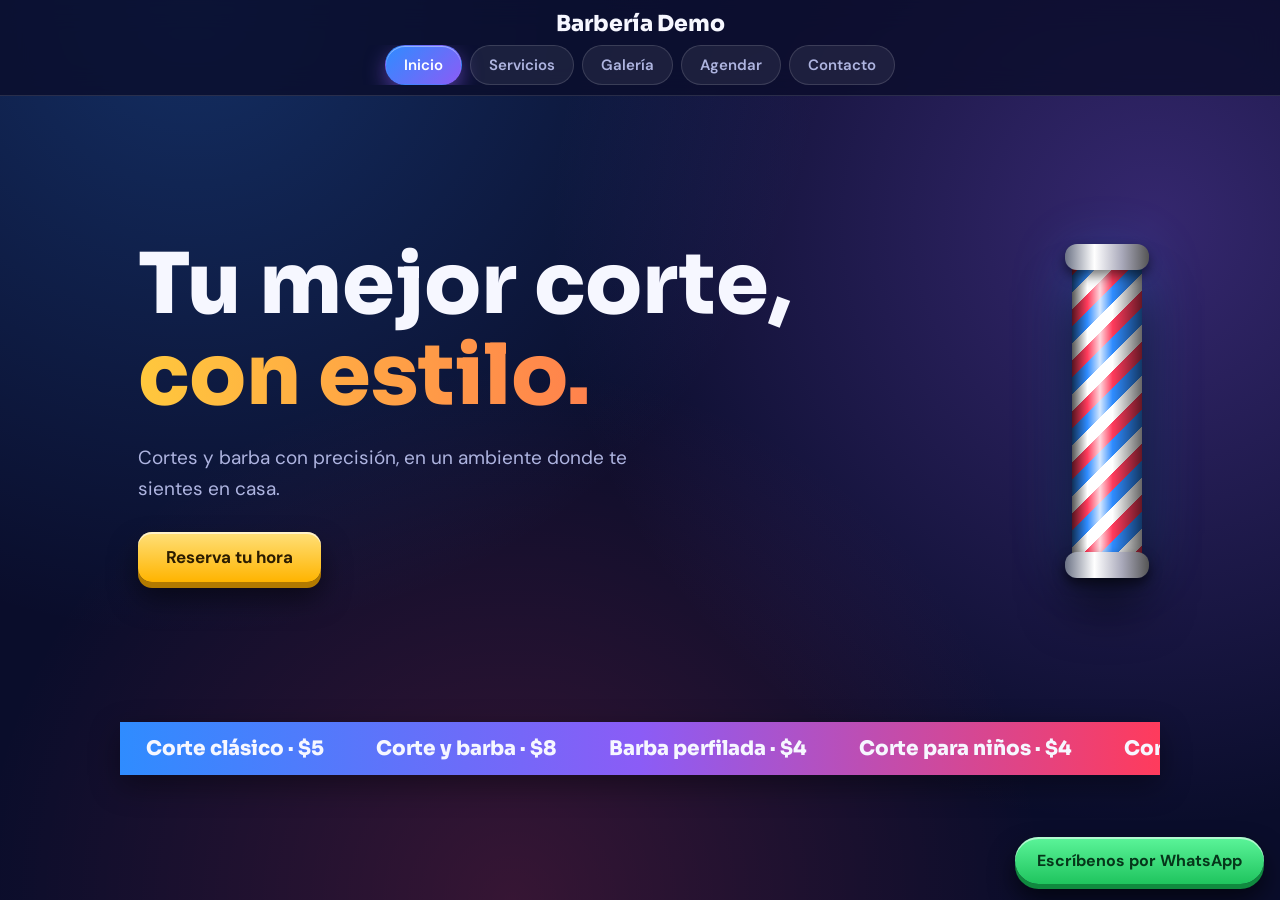
==== index.html @ 42176d13 "Test: verificar permisos de escritura del conector" ====
<!DOCTYPE html>
<html lang="es">
<head>
<meta charset="utf-8">
<meta name="viewport" content="width=device-width, initial-scale=1">
<title>Premier Barber Mcy</title>
<link rel="preconnect" href="https://fonts.googleapis.com">
<link href="https://fonts.googleapis.com/css2?family=Sora:wght@600;800&family=DM+Sans:wght@400;600&display=swap" rel="stylesheet">
<style>
:root{--ink:#f6f7ff;--mut:#aeb4e0;--gold:#ffc83d;--red:#ff3b5c;--blue:#2f8cff;--vio:#8b5cf6;--h:'Sora','Trebuchet MS',sans-serif;--b:'DM Sans',system-ui,sans-serif}
*{box-sizing:border-box;margin:0}
body{color:var(--ink);font:400 17px/1.6 var(--b);min-height:100vh;overflow-x:hidden;background:radial-gradient(circle at 15% 0,#2f8cff44,transparent 45%),radial-gradient(circle at 90% 25%,#8b5cf655,transparent 45%),radial-gradient(circle at 40% 100%,#ff3b5c2e,transparent 45%),#0a0d2b;background-attachment:fixed}
a{color:inherit;text-decoration:none}
h1,h2,h3{font-family:var(--h);font-weight:800;line-height:1.08}
h2{font-size:clamp(30px,6vw,46px);margin-bottom:8px}
:focus-visible{outline:3px solid var(--gold);outline-offset:3px}
.btn{display:inline-block;border:0;cursor:pointer;font:700 17px var(--b);color:#2b1c00;padding:14px 28px;border-radius:14px;background:linear-gradient(180deg,#ffe07a,#ffb400);box-shadow:0 6px 0 #b27a00,0 16px 28px #0008,inset 0 2px 0 #fff9;transition:transform .15s,box-shadow .15s}
.btn:hover{transform:translateY(-2px)}
.btn:active{transform:translateY(5px);box-shadow:0 1px 0 #b27a00,0 6px 12px #0008,inset 0 2px 0 #fff9}
/* barra */
header{position:sticky;top:0;z-index:20;padding:10px 16px;background:#0a0d2bcc;backdrop-filter:blur(14px);border-bottom:1px solid #ffffff1f}
.brand{font:800 22px var(--h);text-align:center;margin-bottom:8px}
.tabs{display:flex;gap:8px;overflow-x:auto;justify-content:center;scrollbar-width:none}
.tabs button{flex:none;font:600 15px var(--b);color:var(--mut);background:#ffffff12;border:1px solid #ffffff22;border-radius:30px;padding:9px 18px;cursor:pointer;transition:.25s}
.tabs button.act{color:#fff;background:linear-gradient(135deg,var(--blue),var(--vio));border-color:transparent;box-shadow:0 8px 20px #8b5cf688,inset 0 1px 0 #fff6}
main{max-width:1040px;margin:auto;padding:36px 18px 120px}
.tab{display:none}.tab.on{display:block;animation:pop .55s both}
@keyframes pop{from{opacity:0;transform:translateY(18px) scale(.98)}}
.sub{color:var(--mut);max-width:50ch;margin-bottom:28px}
/* inicio */
.hero{display:grid;grid-template-columns:1fr auto;gap:30px;align-items:center;min-height:62vh}
.hero h1{font-size:clamp(42px,10vw,84px)}
.hero p{color:var(--mut);margin:16px 0 28px;font-size:19px;max-width:38ch}
.rot{display:block;height:1.15em;overflow:hidden;background:linear-gradient(90deg,var(--gold),var(--red));-webkit-background-clip:text;background-clip:text;color:transparent}
.rot span{display:block;animation:rot 9s infinite cubic-bezier(.7,0,.2,1)}
@keyframes rot{0%,28%{transform:translateY(0)}33%,61%{transform:translateY(-100%)}66%,94%{transform:translateY(-200%)}100%{transform:translateY(-300%)}}
.pw{position:relative;padding:20px 0;animation:bob 5s ease-in-out infinite}
@keyframes bob{50%{transform:translateY(-12px)}}
.pole{width:70px;height:310px;border-radius:12px;background:repeating-linear-gradient(-45deg,var(--red) 0 12px,#fff 12px 24px,var(--blue) 24px 36px);background-size:100% 51px;animation:spin 2.2s linear infinite;box-shadow:0 40px 50px #0009,0 0 60px #2f8cff55;position:relative}
.pole::after{content:"";position:absolute;inset:0;border-radius:12px;background:linear-gradient(90deg,#000a,#0000 22%,#fffc 40%,#0000 58%,#0009)}
@keyframes spin{to{background-position-y:51px}}
.cap{position:absolute;left:-7px;right:-7px;height:26px;border-radius:12px;background:linear-gradient(90deg,#6b7285,#fff 35%,#aab,#555);box-shadow:0 6px 12px #0008;z-index:2}
.cap.t{top:8px}.cap.b{bottom:8px}
.band{margin:32px -18px 0;background:linear-gradient(90deg,var(--blue),var(--vio),var(--red));overflow:hidden;white-space:nowrap;padding:14px 0;font:800 20px var(--h);box-shadow:0 10px 30px #0006}
.band div{display:inline-block;animation:mq 24s linear infinite}
.band span{margin:0 26px}
@keyframes mq{to{transform:translateX(-50%)}}
/* tarjetas 3D */
.grid{display:grid;grid-template-columns:repeat(auto-fit,minmax(220px,1fr));gap:20px;perspective:900px}
.card{border-radius:18px;padding:24px;background:linear-gradient(145deg,#ffffff26,#ffffff0a);border:1px solid #ffffff33;box-shadow:0 24px 40px #0007,inset 0 1px 0 #ffffff55;transition:transform .35s,box-shadow .35s}
.card:hover{transform:rotateX(7deg) rotateY(-7deg) translateY(-8px);box-shadow:0 36px 60px #000a,0 0 30px #8b5cf655,inset 0 1px 0 #fff7}
.card h3{font-size:22px}
.price{font:800 42px var(--h);margin:8px 0 2px;background:linear-gradient(180deg,#fff0a8,var(--gold));-webkit-background-clip:text;background-clip:text;color:transparent;filter:drop-shadow(0 3px 0 #7a5200)}
.card small{color:var(--mut)}
.gal{display:grid;grid-template-columns:repeat(auto-fit,minmax(150px,1fr));gap:14px;perspective:900px}
.ph{aspect-ratio:1;border-radius:18px;overflow:hidden;display:grid;place-items:center;text-align:center;padding:10px;color:var(--mut);font-size:14px;background:linear-gradient(135deg,#2f8cff44,#8b5cf644);border:1px solid #ffffff33;box-shadow:0 18px 30px #0007,inset 0 1px 0 #fff5;transition:transform .35s}
.ph:hover{transform:rotateX(6deg) rotateY(6deg) scale(1.03)}
.ph img{width:100%;height:100%;object-fit:cover}
form{max-width:540px;display:grid;gap:14px;padding:26px;border-radius:20px;background:linear-gradient(145deg,#ffffff26,#ffffff0a);border:1px solid #ffffff33;box-shadow:0 28px 50px #0008,inset 0 1px 0 #fff5}
label{display:grid;gap:6px;font-weight:600;font-size:15px}
input,select{font:400 17px var(--b);padding:13px;border-radius:12px;border:1px solid #ffffff33;background:#0a0d2bcc;color:var(--ink);box-shadow:inset 0 3px 8px #0006}
#aviso{color:#ff9fb0;min-height:1.4em;font-size:15px}
.info{display:grid;grid-template-columns:repeat(auto-fit,minmax(250px,1fr));gap:26px}
.info li{list-style:none;display:flex;justify-content:space-between;gap:12px;padding:10px 0;border-bottom:1px solid #ffffff1f}
.wa{position:fixed;right:16px;bottom:16px;z-index:30;color:#06361a;font:700 16px var(--b);padding:13px 22px;border-radius:40px;background:linear-gradient(180deg,#5cf59a,#1fc45e);box-shadow:0 5px 0 #108a3f,0 14px 26px #000a,inset 0 2px 0 #fff8;animation:pulse 2.6s infinite}
@keyframes pulse{50%{transform:scale(1.06)}}
@media(max-width:640px){.hero{grid-template-columns:1fr}.pw{order:-1;justify-self:center}.pole{width:50px;height:150px}.tabs{justify-content:flex-start}}
@media(prefers-reduced-motion:reduce){*{animation:none!important;transition:none!important}}
</style>
</head>
<body>
<header><div class="brand" id="nombre"></div>
<nav class="tabs" id="tabs">
<button data-tab="inicio">Inicio</button><button data-tab="servicios">Servicios</button><button data-tab="galeria">Galería</button><button data-tab="agenda">Agendar</button><button data-tab="contacto">Contacto</button>
</nav></header>
<main>
<section class="tab" id="t-inicio">
 <div class="hero"><div>
  <h1>Tu mejor corte,<span class="rot" id="rot"></span></h1>
  <p id="slogan"></p>
  <button class="btn" data-go="agenda">Reserva tu hora</button>
 </div>
 <div class="pw" aria-hidden="true"><div class="cap t"></div><div class="pole"></div><div class="cap b"></div></div></div>
 <div class="band" aria-hidden="true"><div id="band"></div></div>
</section>
<section class="tab" id="t-servicios"><h2>Servicios y precios</h2><p class="sub">Precios claros, sin sorpresas. Todos incluyen lavado y acabado.</p><div class="grid" id="lista"></div></section>
<section class="tab" id="t-galeria"><h2>Nuestro trabajo</h2><p class="sub">Cortes reales de nuestros clientes.</p><div class="gal" id="gal"></div></section>
<section class="tab" id="t-agenda"><h2>Agenda tu cita</h2><p class="sub">Elige servicio y horario. Se abre WhatsApp con tu solicitud lista y te confirmamos en minutos.</p>
 <form id="f">
  <label>Tu nombre<input id="cli" required autocomplete="name" placeholder="Ej: Carlos Pérez"></label>
  <label>Servicio<select id="srv"></select></label>
  <label>Fecha<input id="fec" type="date" required></label>
  <label>Hora<select id="hor"></select></label>
  <div id="aviso" role="status"></div>
  <button class="btn" type="submit">Enviar por WhatsApp</button>
 </form></section>
<section class="tab" id="t-contacto"><h2>Horarios y ubicación</h2>
 <div class="info"><ul id="hrs"></ul><div><p id="dir"></p><p class="sub" style="margin:10px 0 18px">Escríbenos si tienes dudas antes de venir.</p><a class="btn" id="mapa" target="_blank" rel="noopener">Ver en el mapa</a></div></div></section>
</main>
<a class="wa" id="wa" target="_blank" rel="noopener">Escríbenos por WhatsApp</a>
<script>
/* ============ EDITA SOLO ESTA PARTE ============ */
const CFG = {
  nombre: "Barbería Demo",
  slogan: "Cortes y barba con precisión, en un ambiente donde te sientes en casa.",
  frases: ["con estilo.", "sin esperas.", "a tu medida."],
  whatsapp: "584126710899",            // tu número con 58, sin + ni espacios
  direccion: "Av. Principal, Maracay, Aragua",
  mapa: "https://maps.google.com/?q=Maracay",
  servicios: [
    {n: "Corte clásico", p: 5, t: "30 min"},
    {n: "Corte y barba", p: 8, t: "45 min"},
    {n: "Barba perfilada", p: 4, t: "20 min"},
    {n: "Corte para niños", p: 4, t: "30 min"}
  ],
  horario: [["Lunes a viernes", "9:00 a. m. a 7:00 p. m."], ["Sábado", "9:00 a. m. a 6:00 p. m."], ["Domingo", "Cerrado"]],
  apertura: 9, cierre: 19,              // horas en formato 24 h
  cerrado: [0],                         // días cerrados: 0 = domingo
  fotos: []                             // ej: ["img/corte1.jpg", "img/corte2.jpg"]
};
/* Cambia nombre, número, dirección y eslogan SIN editar el archivo, con un enlace así:
   tupagina.com/?n=Barbería Olympus&w=584142955557&d=Cagua, Aragua&s=Tu frase */
/* ================================================ */
const Q = new URLSearchParams(location.search);
CFG.nombre = Q.get("n") || CFG.nombre; CFG.whatsapp = (Q.get("w") || CFG.whatsapp).replace(/\D/g, "");
CFG.direccion = Q.get("d") || CFG.direccion; CFG.slogan = Q.get("s") || CFG.slogan;
const $ = id => document.getElementById(id);
document.title = CFG.nombre; $("nombre").textContent = CFG.nombre; $("slogan").textContent = CFG.slogan;
$("rot").innerHTML = [...CFG.frases, CFG.frases[0]].map(x => "<span>" + x + "</span>").join("");
const ban = CFG.servicios.map(s => "<span>" + s.n + " · $" + s.p + "</span>").join("");
$("band").innerHTML = ban + ban + ban + ban;
$("lista").innerHTML = CFG.servicios.map(s => '<div class="card"><h3>' + s.n + '</h3><div class="price">$' + s.p + '</div><small>' + s.t + '</small></div>').join("");
$("srv").innerHTML = CFG.servicios.map(s => "<option>" + s.n + " ($" + s.p + ")</option>").join("");
const total = Math.max(CFG.fotos.length, 6);
$("gal").innerHTML = Array.from({length: total}, (_, i) => CFG.fotos[i] ? '<div class="ph"><img src="' + CFG.fotos[i] + '" alt="Corte realizado en ' + CFG.nombre.replace(/"/g, "") + '" loading="lazy"></div>' : '<div class="ph">Tu foto aquí</div>').join("");
$("hrs").innerHTML = CFG.horario.map(h => "<li><span>" + h[0] + "</span><span>" + h[1] + "</span></li>").join("");
$("dir").textContent = CFG.direccion; $("mapa").href = CFG.mapa; $("wa").href = "https://wa.me/" + CFG.whatsapp;
let hs = ""; for (let h = CFG.apertura; h < CFG.cierre; h++) hs += "<option>" + (h % 12 || 12) + ":00 " + (h < 12 ? "a. m." : "p. m.") + "</option>";
$("hor").innerHTML = hs;
const t = new Date(), hoy = new Date(t - t.getTimezoneOffset() * 6e4).toISOString().slice(0, 10);
$("fec").min = hoy; $("fec").value = hoy;
const cerrado = () => CFG.cerrado.includes(new Date($("fec").value + "T00:00").getDay());
$("fec").addEventListener("change", () => { $("aviso").textContent = cerrado() ? "Ese día estamos cerrados. Elige otra fecha." : ""; });
$("f").addEventListener("submit", e => {
  e.preventDefault();
  if (cerrado()) { $("aviso").textContent = "Ese día estamos cerrados. Elige otra fecha."; return; }
  const d = new Date($("fec").value + "T00:00").toLocaleDateString("es-VE", {weekday: "long", day: "numeric", month: "long"});
  const msg = "Hola, soy " + $("cli").value + ". Quiero agendar: " + $("srv").value + ", el " + d + " a las " + $("hor").value + ". ¿Está disponible?";
  window.open("https://wa.me/" + CFG.whatsapp + "?text=" + encodeURIComponent(msg), "_blank");
});
function go(id) {
  if (!$("t-" + id)) id = "inicio";
  document.querySelectorAll(".tab").forEach(s => s.classList.toggle("on", s.id === "t-" + id));
  document.querySelectorAll("[data-tab]").forEach(b => b.classList.toggle("act", b.dataset.tab === id));
  try { history.replaceState(null, "", location.search + "#" + id); } catch (e) {}
  scrollTo({top: 0, behavior: "smooth"});
}
document.querySelectorAll("[data-tab],[data-go]").forEach(b => b.addEventListener("click", () => go(b.dataset.tab || b.dataset.go)));
go(location.hash.slice(1) || "inicio");
</script>
</body>
</html>

<!-- Prueba de permisos del conector; rama temporal, no afecta main. -->
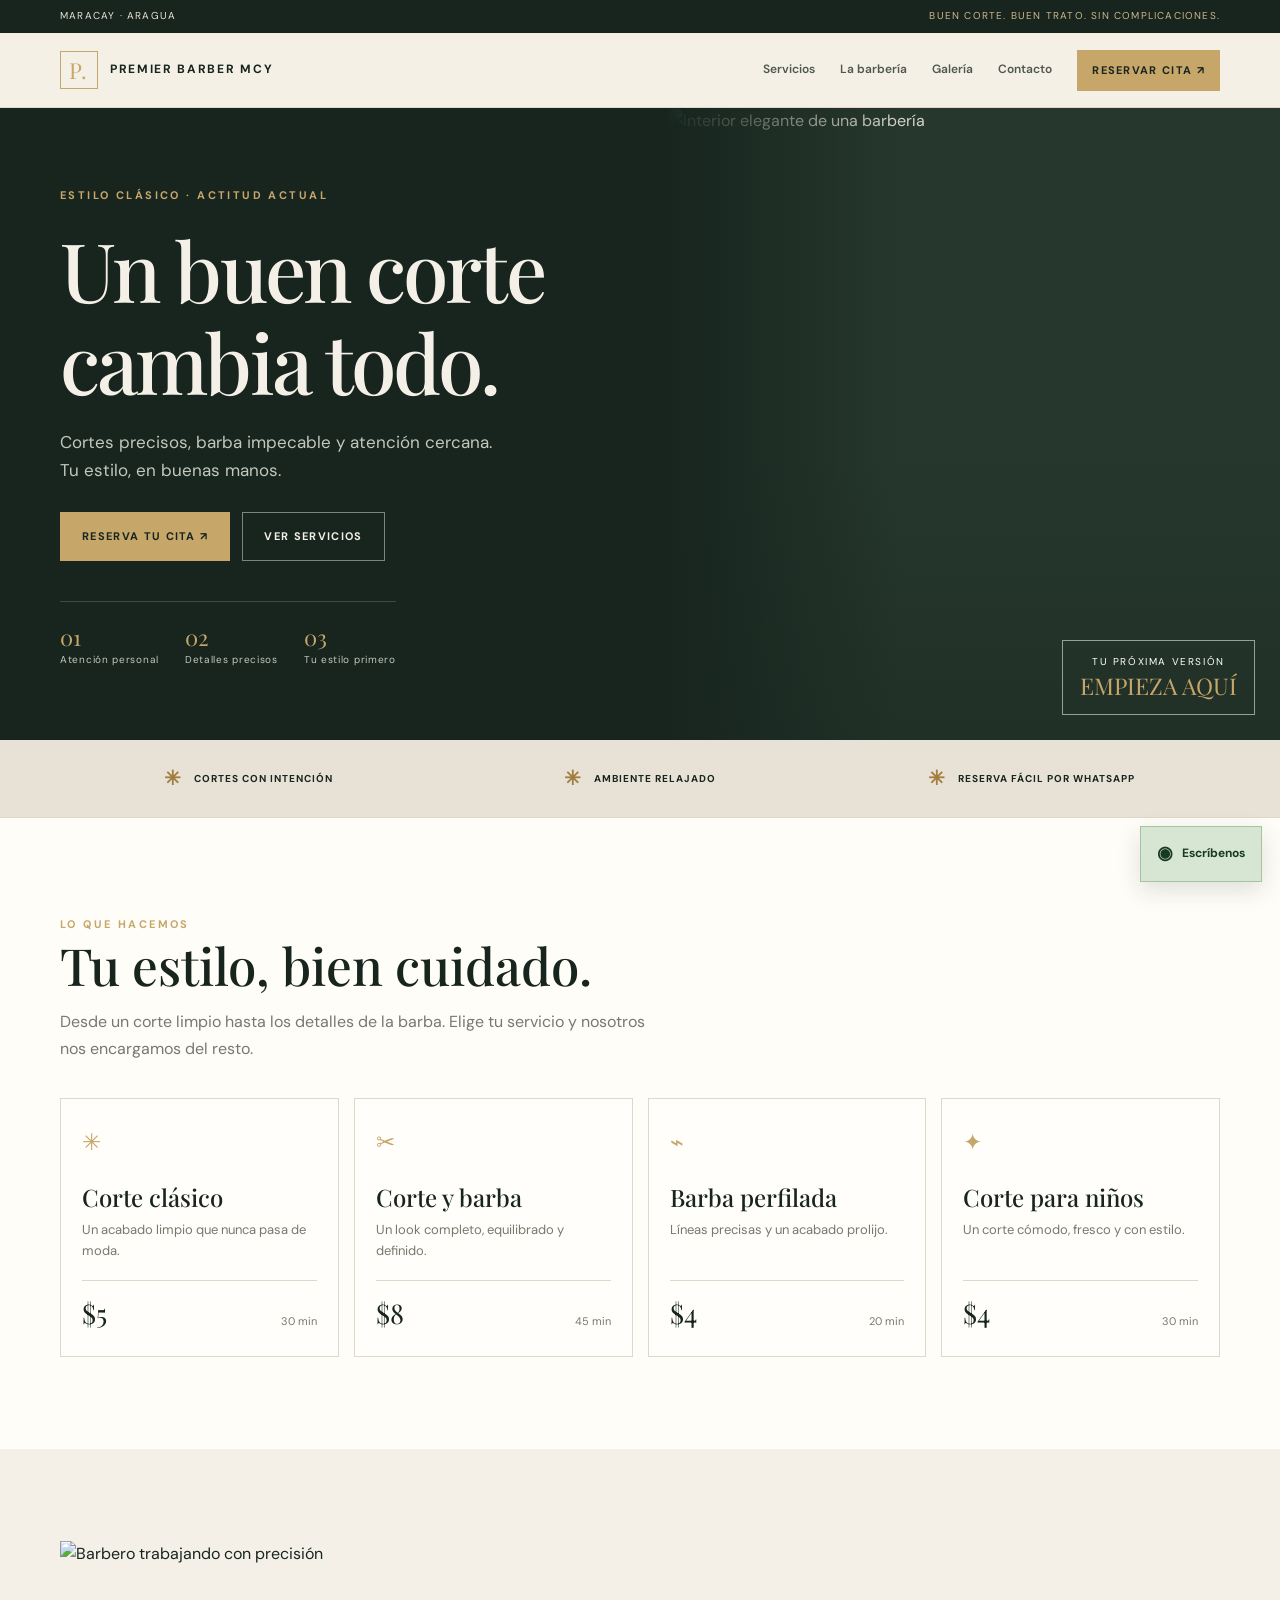
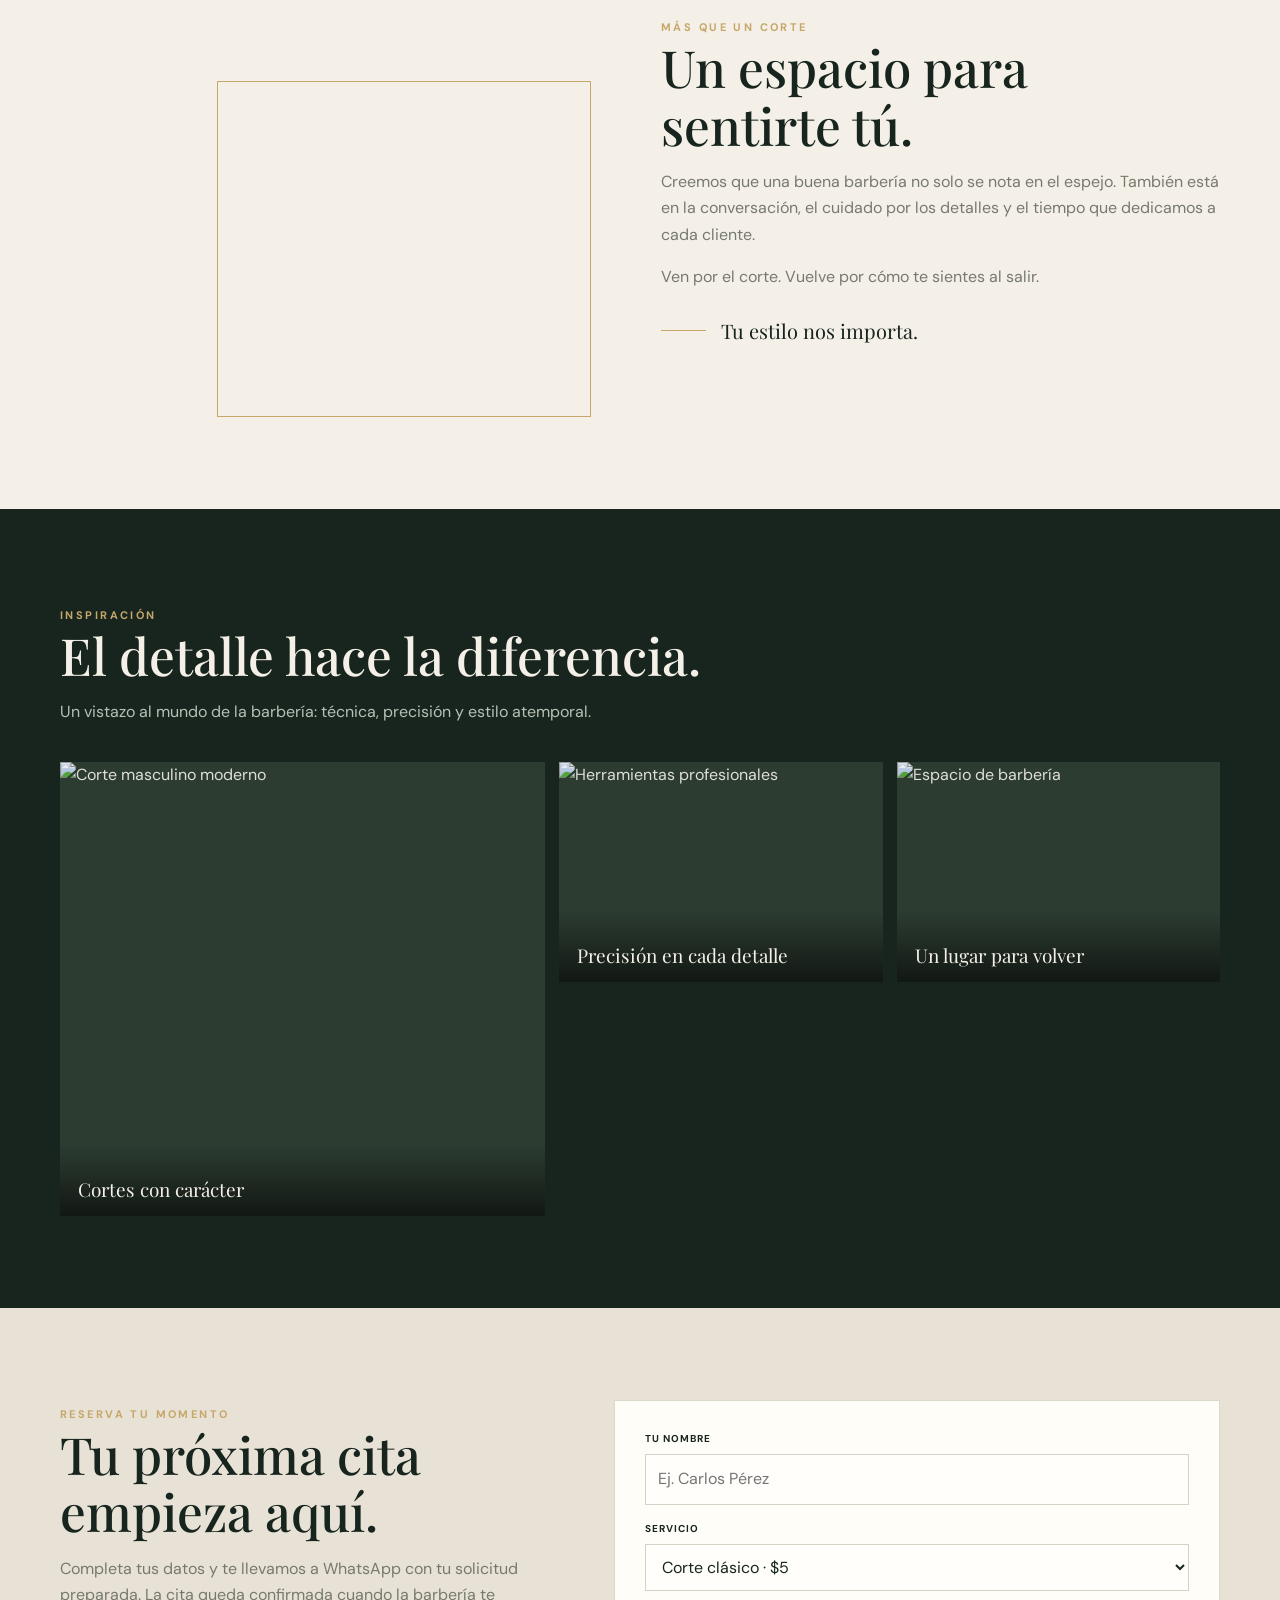
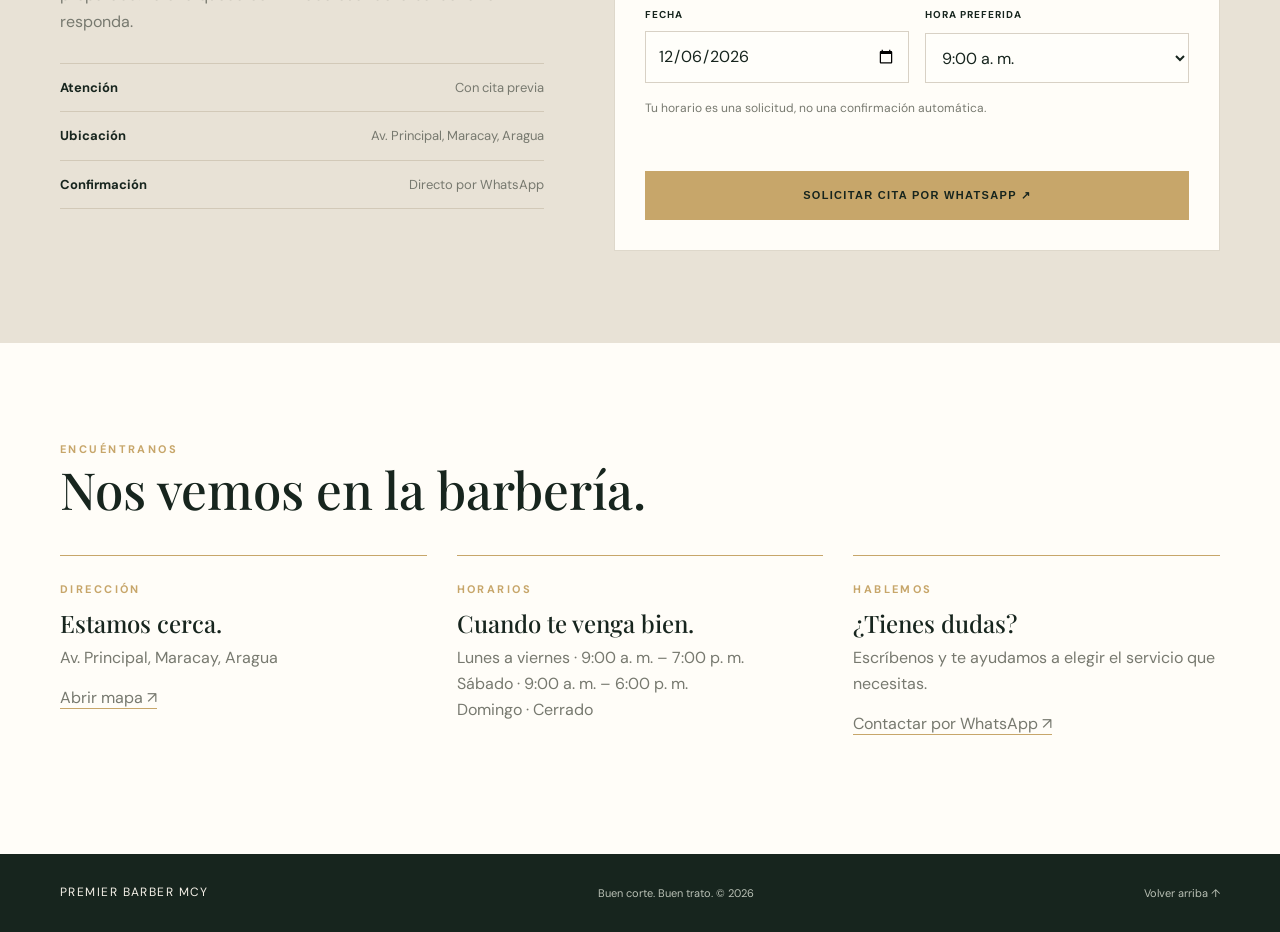
==== commit 4428c05a: "Redesign barberia demo with premium responsive layout" ====
--- a/index.html
+++ b/index.html
@@ -1,164 +1,44 @@
-<!DOCTYPE html>
+<!doctype html>
 <html lang="es">
 <head>
-<meta charset="utf-8">
-<meta name="viewport" content="width=device-width, initial-scale=1">
-<title>Premier Barber Mcy</title>
-<link rel="preconnect" href="https://fonts.googleapis.com">
-<link href="https://fonts.googleapis.com/css2?family=Sora:wght@600;800&family=DM+Sans:wght@400;600&display=swap" rel="stylesheet">
+<meta charset="utf-8"><meta name="viewport" content="width=device-width,initial-scale=1"><meta name="theme-color" content="#17251e">
+<meta name="description" content="Cortes precisos, barba impecable y atención cercana. Reserva tu cita por WhatsApp.">
+<title>Premier Barber MCY</title>
+<link rel="preconnect" href="https://fonts.googleapis.com"><link rel="preconnect" href="https://fonts.gstatic.com" crossorigin>
+<link href="https://fonts.googleapis.com/css2?family=DM+Sans:wght@400;500;600;700&family=Playfair+Display:wght@500;600;700&display=swap" rel="stylesheet">
 <style>
-:root{--ink:#f6f7ff;--mut:#aeb4e0;--gold:#ffc83d;--red:#ff3b5c;--blue:#2f8cff;--vio:#8b5cf6;--h:'Sora','Trebuchet MS',sans-serif;--b:'DM Sans',system-ui,sans-serif}
-*{box-sizing:border-box;margin:0}
-body{color:var(--ink);font:400 17px/1.6 var(--b);min-height:100vh;overflow-x:hidden;background:radial-gradient(circle at 15% 0,#2f8cff44,transparent 45%),radial-gradient(circle at 90% 25%,#8b5cf655,transparent 45%),radial-gradient(circle at 40% 100%,#ff3b5c2e,transparent 45%),#0a0d2b;background-attachment:fixed}
-a{color:inherit;text-decoration:none}
-h1,h2,h3{font-family:var(--h);font-weight:800;line-height:1.08}
-h2{font-size:clamp(30px,6vw,46px);margin-bottom:8px}
-:focus-visible{outline:3px solid var(--gold);outline-offset:3px}
-.btn{display:inline-block;border:0;cursor:pointer;font:700 17px var(--b);color:#2b1c00;padding:14px 28px;border-radius:14px;background:linear-gradient(180deg,#ffe07a,#ffb400);box-shadow:0 6px 0 #b27a00,0 16px 28px #0008,inset 0 2px 0 #fff9;transition:transform .15s,box-shadow .15s}
-.btn:hover{transform:translateY(-2px)}
-.btn:active{transform:translateY(5px);box-shadow:0 1px 0 #b27a00,0 6px 12px #0008,inset 0 2px 0 #fff9}
-/* barra */
-header{position:sticky;top:0;z-index:20;padding:10px 16px;background:#0a0d2bcc;backdrop-filter:blur(14px);border-bottom:1px solid #ffffff1f}
-.brand{font:800 22px var(--h);text-align:center;margin-bottom:8px}
-.tabs{display:flex;gap:8px;overflow-x:auto;justify-content:center;scrollbar-width:none}
-.tabs button{flex:none;font:600 15px var(--b);color:var(--mut);background:#ffffff12;border:1px solid #ffffff22;border-radius:30px;padding:9px 18px;cursor:pointer;transition:.25s}
-.tabs button.act{color:#fff;background:linear-gradient(135deg,var(--blue),var(--vio));border-color:transparent;box-shadow:0 8px 20px #8b5cf688,inset 0 1px 0 #fff6}
-main{max-width:1040px;margin:auto;padding:36px 18px 120px}
-.tab{display:none}.tab.on{display:block;animation:pop .55s both}
-@keyframes pop{from{opacity:0;transform:translateY(18px) scale(.98)}}
-.sub{color:var(--mut);max-width:50ch;margin-bottom:28px}
-/* inicio */
-.hero{display:grid;grid-template-columns:1fr auto;gap:30px;align-items:center;min-height:62vh}
-.hero h1{font-size:clamp(42px,10vw,84px)}
-.hero p{color:var(--mut);margin:16px 0 28px;font-size:19px;max-width:38ch}
-.rot{display:block;height:1.15em;overflow:hidden;background:linear-gradient(90deg,var(--gold),var(--red));-webkit-background-clip:text;background-clip:text;color:transparent}
-.rot span{display:block;animation:rot 9s infinite cubic-bezier(.7,0,.2,1)}
-@keyframes rot{0%,28%{transform:translateY(0)}33%,61%{transform:translateY(-100%)}66%,94%{transform:translateY(-200%)}100%{transform:translateY(-300%)}}
-.pw{position:relative;padding:20px 0;animation:bob 5s ease-in-out infinite}
-@keyframes bob{50%{transform:translateY(-12px)}}
-.pole{width:70px;height:310px;border-radius:12px;background:repeating-linear-gradient(-45deg,var(--red) 0 12px,#fff 12px 24px,var(--blue) 24px 36px);background-size:100% 51px;animation:spin 2.2s linear infinite;box-shadow:0 40px 50px #0009,0 0 60px #2f8cff55;position:relative}
-.pole::after{content:"";position:absolute;inset:0;border-radius:12px;background:linear-gradient(90deg,#000a,#0000 22%,#fffc 40%,#0000 58%,#0009)}
-@keyframes spin{to{background-position-y:51px}}
-.cap{position:absolute;left:-7px;right:-7px;height:26px;border-radius:12px;background:linear-gradient(90deg,#6b7285,#fff 35%,#aab,#555);box-shadow:0 6px 12px #0008;z-index:2}
-.cap.t{top:8px}.cap.b{bottom:8px}
-.band{margin:32px -18px 0;background:linear-gradient(90deg,var(--blue),var(--vio),var(--red));overflow:hidden;white-space:nowrap;padding:14px 0;font:800 20px var(--h);box-shadow:0 10px 30px #0006}
-.band div{display:inline-block;animation:mq 24s linear infinite}
-.band span{margin:0 26px}
-@keyframes mq{to{transform:translateX(-50%)}}
-/* tarjetas 3D */
-.grid{display:grid;grid-template-columns:repeat(auto-fit,minmax(220px,1fr));gap:20px;perspective:900px}
-.card{border-radius:18px;padding:24px;background:linear-gradient(145deg,#ffffff26,#ffffff0a);border:1px solid #ffffff33;box-shadow:0 24px 40px #0007,inset 0 1px 0 #ffffff55;transition:transform .35s,box-shadow .35s}
-.card:hover{transform:rotateX(7deg) rotateY(-7deg) translateY(-8px);box-shadow:0 36px 60px #000a,0 0 30px #8b5cf655,inset 0 1px 0 #fff7}
-.card h3{font-size:22px}
-.price{font:800 42px var(--h);margin:8px 0 2px;background:linear-gradient(180deg,#fff0a8,var(--gold));-webkit-background-clip:text;background-clip:text;color:transparent;filter:drop-shadow(0 3px 0 #7a5200)}
-.card small{color:var(--mut)}
-.gal{display:grid;grid-template-columns:repeat(auto-fit,minmax(150px,1fr));gap:14px;perspective:900px}
-.ph{aspect-ratio:1;border-radius:18px;overflow:hidden;display:grid;place-items:center;text-align:center;padding:10px;color:var(--mut);font-size:14px;background:linear-gradient(135deg,#2f8cff44,#8b5cf644);border:1px solid #ffffff33;box-shadow:0 18px 30px #0007,inset 0 1px 0 #fff5;transition:transform .35s}
-.ph:hover{transform:rotateX(6deg) rotateY(6deg) scale(1.03)}
-.ph img{width:100%;height:100%;object-fit:cover}
-form{max-width:540px;display:grid;gap:14px;padding:26px;border-radius:20px;background:linear-gradient(145deg,#ffffff26,#ffffff0a);border:1px solid #ffffff33;box-shadow:0 28px 50px #0008,inset 0 1px 0 #fff5}
-label{display:grid;gap:6px;font-weight:600;font-size:15px}
-input,select{font:400 17px var(--b);padding:13px;border-radius:12px;border:1px solid #ffffff33;background:#0a0d2bcc;color:var(--ink);box-shadow:inset 0 3px 8px #0006}
-#aviso{color:#ff9fb0;min-height:1.4em;font-size:15px}
-.info{display:grid;grid-template-columns:repeat(auto-fit,minmax(250px,1fr));gap:26px}
-.info li{list-style:none;display:flex;justify-content:space-between;gap:12px;padding:10px 0;border-bottom:1px solid #ffffff1f}
-.wa{position:fixed;right:16px;bottom:16px;z-index:30;color:#06361a;font:700 16px var(--b);padding:13px 22px;border-radius:40px;background:linear-gradient(180deg,#5cf59a,#1fc45e);box-shadow:0 5px 0 #108a3f,0 14px 26px #000a,inset 0 2px 0 #fff8;animation:pulse 2.6s infinite}
-@keyframes pulse{50%{transform:scale(1.06)}}
-@media(max-width:640px){.hero{grid-template-columns:1fr}.pw{order:-1;justify-self:center}.pole{width:50px;height:150px}.tabs{justify-content:flex-start}}
-@media(prefers-reduced-motion:reduce){*{animation:none!important;transition:none!important}}
+:root{--green:#17251e;--green2:#24382c;--cream:#f4f0e7;--paper:#fffdf8;--gold:#c7a66a;--muted:#77796f;--line:#ded8cb;--serif:'Playfair Display',Georgia,serif;--sans:'DM Sans',Arial,sans-serif}
+*{box-sizing:border-box}html{scroll-behavior:smooth;scroll-padding-top:90px}body{margin:0;background:var(--cream);color:var(--green);font:16px/1.65 var(--sans)}a{color:inherit;text-decoration:none}img{display:block;max-width:100%}h1,h2,h3,p{margin-top:0}h1,h2,h3{font-family:var(--serif);font-weight:500;line-height:1.12}h1{font-size:clamp(44px,7vw,82px);letter-spacing:-.035em;margin:20px 0}h2{font-size:clamp(34px,4vw,52px);margin-bottom:15px}h3{font-size:24px;margin-bottom:8px}.wrap{width:min(1160px,calc(100% - 40px));margin:auto}.eyebrow{font-size:11px;letter-spacing:.22em;text-transform:uppercase;font-weight:700;color:var(--gold)}.muted{color:var(--muted)}.btn{display:inline-flex;align-items:center;justify-content:center;gap:12px;min-height:49px;padding:12px 21px;background:var(--gold);color:#17251e;font-size:11px;letter-spacing:.12em;text-transform:uppercase;font-weight:700;border:1px solid var(--gold);cursor:pointer;transition:.2s}.btn:hover{background:transparent;color:var(--cream);transform:translateY(-2px)}.btn.dark:hover{color:var(--green)}.btn.outline{background:transparent;color:var(--cream);border-color:#ffffff70}.btn.outline:hover{background:var(--cream);color:var(--green)}.top{background:var(--green);color:#e9e4d8;font-size:10px;letter-spacing:.12em}.top .wrap{min-height:33px;display:flex;justify-content:space-between;align-items:center;gap:12px}.top span:last-child{color:#cbb78d}header{position:sticky;top:0;z-index:20;background:#f4f0e7f5;backdrop-filter:blur(12px);border-bottom:1px solid var(--line)}.nav{height:74px;display:flex;align-items:center;justify-content:space-between;gap:22px}.brand{display:flex;align-items:center;gap:12px;font-size:12px;letter-spacing:.14em;text-transform:uppercase;font-weight:700}.mark{width:38px;height:38px;border:1px solid var(--gold);display:grid;place-items:center;color:var(--gold);font:22px var(--serif)}nav{display:flex;align-items:center;gap:25px;font-size:12px;font-weight:600}nav a:not(.btn){color:#51574e}nav a:not(.btn):hover{color:#a27e3e}.nav .btn{min-height:41px;padding:9px 14px}.menu{display:none;background:none;border:0;font-size:25px;color:var(--green)}.hero{background:var(--green);color:var(--cream);overflow:hidden}.hero-grid{display:grid;grid-template-columns:1fr .92fr;min-height:590px}.hero-copy{padding:78px 30px 72px max(20px,calc((100vw - 1160px)/2));display:flex;flex-direction:column;align-items:flex-start;justify-content:center}.hero-copy p{max-width:440px;color:#c4c8bc;font-size:17px;margin-bottom:28px}.actions{display:flex;gap:12px;flex-wrap:wrap}.hero-note{margin-top:40px;padding-top:20px;border-top:1px solid #ffffff2b;display:flex;gap:26px;font-size:10px;letter-spacing:.07em;color:#c4c8bc}.hero-note strong{display:block;color:var(--gold);font:22px var(--serif);letter-spacing:0}.hero-photo{min-height:500px;position:relative;background:#26372d}.hero-photo img{width:100%;height:100%;position:absolute;inset:0;object-fit:cover;opacity:.85}.hero-photo:after{content:"";position:absolute;inset:0;background:linear-gradient(90deg,var(--green),transparent 38%),linear-gradient(0deg,#17251e60,transparent 45%)}.stamp{position:absolute;z-index:1;right:25px;bottom:25px;border:1px solid #ffffff88;color:white;padding:13px 17px;text-align:center;font-size:10px;letter-spacing:.16em;text-transform:uppercase}.stamp b{display:block;font:23px var(--serif);letter-spacing:0;color:var(--gold)}.trust{background:#e8e2d6;border-bottom:1px solid var(--line)}.trust .wrap{display:grid;grid-template-columns:repeat(3,1fr);padding:22px 0;gap:15px}.trust-item{display:flex;align-items:center;justify-content:center;gap:12px;font-size:10px;letter-spacing:.1em;text-transform:uppercase;font-weight:700}.trust-item span{color:#a27e3e;font-size:20px}.section{padding:92px 0}.section-head{max-width:650px;margin-bottom:36px}.section-head p{max-width:54ch;color:var(--muted)}.services{background:var(--paper)}.service-grid{display:grid;grid-template-columns:repeat(4,1fr);gap:15px}.service{border:1px solid var(--line);padding:25px 21px;background:#fffefa;min-height:225px;display:flex;flex-direction:column;transition:transform .25s,border-color .25s}.service:hover{transform:translateY(-5px);border-color:var(--gold)}.service-icon{color:var(--gold);font-size:23px;margin-bottom:22px}.service p{font-size:13px;color:var(--muted);margin-bottom:18px}.service-bottom{display:flex;align-items:end;justify-content:space-between;margin-top:auto;padding-top:14px;border-top:1px solid var(--line)}.price{font:27px var(--serif)}.duration{font-size:11px;color:var(--muted)}.about-grid{display:grid;grid-template-columns:.95fr 1fr;align-items:center;gap:70px}.about-photo{position:relative;padding:0 26px 26px 0}.about-photo img{width:100%;height:450px;object-fit:cover;position:relative;z-index:1}.about-photo:after{content:"";position:absolute;right:0;bottom:0;width:70%;height:70%;border:1px solid var(--gold)}.about-copy p{color:var(--muted);max-width:55ch}.signature{display:flex;align-items:center;gap:15px;margin-top:27px}.signature span{width:45px;height:1px;background:var(--gold)}.signature b{font:20px var(--serif)}.gallery{background:var(--green);color:var(--cream)}.gallery .section-head p{color:#b9c0b5}.gallery-grid{display:grid;grid-template-columns:1.2fr .8fr .8fr;grid-template-rows:220px 220px;gap:14px}.gallery figure{margin:0;overflow:hidden;position:relative;background:#2c3c31}.gallery figure:first-child{grid-row:span 2}.gallery img{width:100%;height:100%;object-fit:cover;transition:transform .6s;opacity:.9}.gallery figure:hover img{transform:scale(1.05)}.gallery figcaption{position:absolute;left:0;right:0;bottom:0;padding:32px 18px 14px;background:linear-gradient(transparent,#0009);font:19px var(--serif)}.booking{background:#e8e2d6}.booking-grid{display:grid;grid-template-columns:.8fr 1fr;gap:70px;align-items:start}.booking-intro p{color:var(--muted);max-width:42ch}.meta{margin-top:28px;border-top:1px solid #d2c9b8}.meta div{padding:13px 0;border-bottom:1px solid #d2c9b8;display:flex;justify-content:space-between;gap:15px;font-size:13px}.meta span{color:var(--muted)}form{background:var(--paper);padding:30px;border:1px solid var(--line);display:grid;grid-template-columns:1fr 1fr;gap:16px}.field{display:grid;gap:7px}.full{grid-column:1/-1}label{font-size:10px;font-weight:700;letter-spacing:.1em;text-transform:uppercase}input,select{width:100%;min-height:47px;padding:11px 12px;border:1px solid #d8d1c5;background:#fffefa;color:var(--green);border-radius:0;font:inherit}input:focus,select:focus{outline:2px solid #c7a66a80;border-color:var(--gold)}.form-note{font-size:12px;color:var(--muted);margin:0}.status{grid-column:1/-1;min-height:20px;font-size:13px;color:#8b4b36}.booking form .btn{grid-column:1/-1;width:100%}.contact{background:var(--paper)}.contact-grid{display:grid;grid-template-columns:repeat(3,1fr);gap:30px}.contact-card{padding:24px 0;border-top:1px solid var(--gold)}.contact-card .eyebrow{margin-bottom:12px}.contact-card p{color:var(--muted);margin-bottom:0}.contact-card a{border-bottom:1px solid var(--gold)}footer{background:var(--green);color:var(--cream);padding:29px 0}.footer-inner{display:flex;align-items:center;justify-content:space-between;gap:18px;font-size:11px;color:#b9c0b5}.footer-brand{font-size:12px;letter-spacing:.12em;color:var(--cream);text-transform:uppercase}.wa{position:fixed;z-index:25;right:18px;bottom:18px;display:flex;align-items:center;gap:9px;padding:12px 16px;background:#d6e6d2;color:#193923;border:1px solid #a4c4a0;font-size:12px;font-weight:700;box-shadow:0 8px 25px #14221924;transition:transform .2s}.wa:hover{transform:translateY(-3px)}.wa span:first-child{font-size:18px}.reveal{opacity:0;transform:translateY(16px);transition:opacity .6s,transform .6s}.reveal.visible{opacity:1;transform:none}:focus-visible{outline:3px solid #b38d4e;outline-offset:3px}
+@media(max-width:900px){nav{gap:14px}.hero-grid{grid-template-columns:1fr .8fr}.service-grid{grid-template-columns:repeat(2,1fr)}.about-grid{gap:38px}.booking-grid{gap:32px}.gallery-grid{grid-template-rows:180px 180px}}
+@media(max-width:680px){.wrap{width:calc(100% - 30px)}.top .wrap{justify-content:center}.top span:last-child{display:none}.nav{height:65px}.menu{display:block}nav{display:none;position:absolute;top:65px;left:0;right:0;background:var(--cream);padding:20px 22px 24px;flex-direction:column;align-items:stretch;border-bottom:1px solid var(--line)}nav.open{display:flex}nav .btn{text-align:center}.hero-grid{display:flex;flex-direction:column}.hero-copy{padding:58px 20px 38px}.hero-copy p{font-size:15px}.hero-photo{min-height:310px}.hero-photo:after{background:linear-gradient(0deg,var(--green),transparent 55%)}.stamp{right:14px;bottom:14px}.hero-note{gap:16px;margin-top:30px}.trust .wrap{grid-template-columns:1fr;padding:16px 0;gap:11px}.trust-item{justify-content:flex-start}.section{padding:65px 0}.service-grid{gap:10px}.service{padding:18px 14px;min-height:220px}.service h3{font-size:20px}.service-icon{margin-bottom:17px}.about-grid,.booking-grid{grid-template-columns:1fr;gap:30px}.about-photo img{height:340px}.gallery-grid{grid-template-columns:1fr 1fr;grid-template-rows:235px 150px}.gallery figure:first-child{grid-column:1/-1;grid-row:auto}.contact-grid{grid-template-columns:1fr;gap:8px}.contact-card{padding:17px 0}form{padding:20px 16px;grid-template-columns:1fr}.full,.status,.booking form .btn{grid-column:1}.footer-inner{align-items:flex-start;flex-direction:column}.wa{right:12px;bottom:12px;padding:11px 13px}.wa .label{display:none}}
+@media(prefers-reduced-motion:reduce){html{scroll-behavior:auto}.reveal{opacity:1;transform:none;transition:none}*,*:before,*:after{animation:none!important;transition:none!important}}
 </style>
 </head>
 <body>
-<header><div class="brand" id="nombre"></div>
-<nav class="tabs" id="tabs">
-<button data-tab="inicio">Inicio</button><button data-tab="servicios">Servicios</button><button data-tab="galeria">Galería</button><button data-tab="agenda">Agendar</button><button data-tab="contacto">Contacto</button>
-</nav></header>
+<div class="top"><div class="wrap"><span>MARACAY · ARAGUA</span><span>BUEN CORTE. BUEN TRATO. SIN COMPLICACIONES.</span></div></div>
+<header><div class="wrap nav"><a class="brand" href="#inicio"><span class="mark">P.</span><span id="brandName">Premier Barber MCY</span></a><button class="menu" id="menuBtn" aria-label="Abrir menú" aria-expanded="false">☰</button><nav id="nav"><a href="#servicios">Servicios</a><a href="#nosotros">La barbería</a><a href="#galeria">Galería</a><a href="#contacto">Contacto</a><a class="btn dark" href="#reservar">Reservar cita ↗</a></nav></div></header>
 <main>
-<section class="tab" id="t-inicio">
- <div class="hero"><div>
-  <h1>Tu mejor corte,<span class="rot" id="rot"></span></h1>
-  <p id="slogan"></p>
-  <button class="btn" data-go="agenda">Reserva tu hora</button>
- </div>
- <div class="pw" aria-hidden="true"><div class="cap t"></div><div class="pole"></div><div class="cap b"></div></div></div>
- <div class="band" aria-hidden="true"><div id="band"></div></div>
-</section>
-<section class="tab" id="t-servicios"><h2>Servicios y precios</h2><p class="sub">Precios claros, sin sorpresas. Todos incluyen lavado y acabado.</p><div class="grid" id="lista"></div></section>
-<section class="tab" id="t-galeria"><h2>Nuestro trabajo</h2><p class="sub">Cortes reales de nuestros clientes.</p><div class="gal" id="gal"></div></section>
-<section class="tab" id="t-agenda"><h2>Agenda tu cita</h2><p class="sub">Elige servicio y horario. Se abre WhatsApp con tu solicitud lista y te confirmamos en minutos.</p>
- <form id="f">
-  <label>Tu nombre<input id="cli" required autocomplete="name" placeholder="Ej: Carlos Pérez"></label>
-  <label>Servicio<select id="srv"></select></label>
-  <label>Fecha<input id="fec" type="date" required></label>
-  <label>Hora<select id="hor"></select></label>
-  <div id="aviso" role="status"></div>
-  <button class="btn" type="submit">Enviar por WhatsApp</button>
- </form></section>
-<section class="tab" id="t-contacto"><h2>Horarios y ubicación</h2>
- <div class="info"><ul id="hrs"></ul><div><p id="dir"></p><p class="sub" style="margin:10px 0 18px">Escríbenos si tienes dudas antes de venir.</p><a class="btn" id="mapa" target="_blank" rel="noopener">Ver en el mapa</a></div></div></section>
-</main>
-<a class="wa" id="wa" target="_blank" rel="noopener">Escríbenos por WhatsApp</a>
+<section class="hero" id="inicio"><div class="hero-grid"><div class="hero-copy"><span class="eyebrow">ESTILO CLÁSICO · ACTITUD ACTUAL</span><h1>Un buen corte<br>cambia todo.</h1><p id="heroSlogan">Cortes precisos, barba impecable y atención cercana. Tu estilo, en buenas manos.</p><div class="actions"><a class="btn" href="#reservar">Reserva tu cita ↗</a><a class="btn outline" href="#servicios">Ver servicios</a></div><div class="hero-note"><div><strong>01</strong>Atención personal</div><div><strong>02</strong>Detalles precisos</div><div><strong>03</strong>Tu estilo primero</div></div></div><div class="hero-photo"><img src="https://images.unsplash.com/photo-1503951914875-452162b0f3f1?auto=format&fit=crop&w=1200&q=85" alt="Interior elegante de una barbería" fetchpriority="high"><div class="stamp">Tu próxima versión<b>empieza aquí</b></div></div></div></section>
+<div class="trust"><div class="wrap"><div class="trust-item"><span>✳</span>Cortes con intención</div><div class="trust-item"><span>✳</span>Ambiente relajado</div><div class="trust-item"><span>✳</span>Reserva fácil por WhatsApp</div></div></div>
+<section class="section services" id="servicios"><div class="wrap"><div class="section-head reveal"><span class="eyebrow">LO QUE HACEMOS</span><h2>Tu estilo, bien cuidado.</h2><p>Desde un corte limpio hasta los detalles de la barba. Elige tu servicio y nosotros nos encargamos del resto.</p></div><div class="service-grid" id="serviceList"></div></div></section>
+<section class="section" id="nosotros"><div class="wrap about-grid"><div class="about-photo reveal"><img src="https://images.unsplash.com/photo-1621605815971-fbc98d665033?auto=format&fit=crop&w=900&q=85" alt="Barbero trabajando con precisión" loading="lazy"></div><div class="about-copy reveal"><span class="eyebrow">MÁS QUE UN CORTE</span><h2>Un espacio para<br>sentirte tú.</h2><p>Creemos que una buena barbería no solo se nota en el espejo. También está en la conversación, el cuidado por los detalles y el tiempo que dedicamos a cada cliente.</p><p>Ven por el corte. Vuelve por cómo te sientes al salir.</p><div class="signature"><span></span><b>Tu estilo nos importa.</b></div></div></div></section>
+<section class="section gallery" id="galeria"><div class="wrap"><div class="section-head reveal"><span class="eyebrow">INSPIRACIÓN</span><h2>El detalle hace la diferencia.</h2><p>Un vistazo al mundo de la barbería: técnica, precisión y estilo atemporal.</p></div><div class="gallery-grid reveal"><figure><img src="https://images.unsplash.com/photo-1622286342621-4bd786c2447c?auto=format&fit=crop&w=900&q=85" alt="Corte masculino moderno" loading="lazy"><figcaption>Cortes con carácter</figcaption></figure><figure><img src="https://images.unsplash.com/photo-1599351431202-1e0f0137899a?auto=format&fit=crop&w=650&q=85" alt="Herramientas profesionales" loading="lazy"><figcaption>Precisión en cada detalle</figcaption></figure><figure><img src="https://images.unsplash.com/photo-1503951914875-452162b0f3f1?auto=format&fit=crop&w=650&q=85" alt="Espacio de barbería" loading="lazy"><figcaption>Un lugar para volver</figcaption></figure></div></div></section>
+<section class="section booking" id="reservar"><div class="wrap booking-grid"><div class="booking-intro reveal"><span class="eyebrow">RESERVA TU MOMENTO</span><h2>Tu próxima cita<br>empieza aquí.</h2><p>Completa tus datos y te llevamos a WhatsApp con tu solicitud preparada. La cita queda confirmada cuando la barbería te responda.</p><div class="meta"><div><strong>Atención</strong><span>Con cita previa</span></div><div><strong>Ubicación</strong><span id="bookingAddress">Maracay, Aragua</span></div><div><strong>Confirmación</strong><span>Directo por WhatsApp</span></div></div></div><form id="bookingForm" class="reveal"><div class="field full"><label for="clientName">Tu nombre</label><input id="clientName" autocomplete="name" placeholder="Ej. Carlos Pérez" required maxlength="80"></div><div class="field full"><label for="serviceSelect">Servicio</label><select id="serviceSelect" required></select></div><div class="field"><label for="dateSelect">Fecha</label><input id="dateSelect" type="date" required></div><div class="field"><label for="timeSelect">Hora preferida</label><select id="timeSelect" required></select></div><p class="form-note field full">Tu horario es una solicitud, no una confirmación automática.</p><div class="status" id="formStatus" role="status" aria-live="polite"></div><button class="btn dark" type="submit">Solicitar cita por WhatsApp ↗</button></form></div></section>
+<section class="section contact" id="contacto"><div class="wrap"><div class="section-head reveal"><span class="eyebrow">ENCUÉNTRANOS</span><h2>Nos vemos en la barbería.</h2></div><div class="contact-grid"><div class="contact-card"><div class="eyebrow">DIRECCIÓN</div><h3>Estamos cerca.</h3><p id="addressText">Av. Principal, Maracay, Aragua</p><p style="margin-top:14px"><a id="mapLink" href="https://maps.google.com/?q=Maracay" target="_blank" rel="noopener">Abrir mapa ↗</a></p></div><div class="contact-card"><div class="eyebrow">HORARIOS</div><h3>Cuando te venga bien.</h3><p>Lunes a viernes · 9:00 a. m. – 7:00 p. m.<br>Sábado · 9:00 a. m. – 6:00 p. m.<br>Domingo · Cerrado</p></div><div class="contact-card"><div class="eyebrow">HABLEMOS</div><h3>¿Tienes dudas?</h3><p>Escríbenos y te ayudamos a elegir el servicio que necesitas.</p><p style="margin-top:14px"><a id="contactWhatsApp" href="#" target="_blank" rel="noopener">Contactar por WhatsApp ↗</a></p></div></div></div></section>
+</main><footer><div class="wrap footer-inner"><a class="footer-brand" href="#inicio" id="footerName">Premier Barber MCY</a><span>Buen corte. Buen trato. © <span id="year"></span></span><a href="#inicio">Volver arriba ↑</a></div></footer>
+<a class="wa" id="floatingWhatsApp" href="#" target="_blank" rel="noopener" aria-label="Escribir por WhatsApp"><span>◉</span><span class="label">Escríbenos</span></a>
 <script>
-/* ============ EDITA SOLO ESTA PARTE ============ */
-const CFG = {
-  nombre: "Barbería Demo",
-  slogan: "Cortes y barba con precisión, en un ambiente donde te sientes en casa.",
-  frases: ["con estilo.", "sin esperas.", "a tu medida."],
-  whatsapp: "584126710899",            // tu número con 58, sin + ni espacios
-  direccion: "Av. Principal, Maracay, Aragua",
-  mapa: "https://maps.google.com/?q=Maracay",
-  servicios: [
-    {n: "Corte clásico", p: 5, t: "30 min"},
-    {n: "Corte y barba", p: 8, t: "45 min"},
-    {n: "Barba perfilada", p: 4, t: "20 min"},
-    {n: "Corte para niños", p: 4, t: "30 min"}
-  ],
-  horario: [["Lunes a viernes", "9:00 a. m. a 7:00 p. m."], ["Sábado", "9:00 a. m. a 6:00 p. m."], ["Domingo", "Cerrado"]],
-  apertura: 9, cierre: 19,              // horas en formato 24 h
-  cerrado: [0],                         // días cerrados: 0 = domingo
-  fotos: []                             // ej: ["img/corte1.jpg", "img/corte2.jpg"]
-};
-/* Cambia nombre, número, dirección y eslogan SIN editar el archivo, con un enlace así:
-   tupagina.com/?n=Barbería Olympus&w=584142955557&d=Cagua, Aragua&s=Tu frase */
-/* ================================================ */
-const Q = new URLSearchParams(location.search);
-CFG.nombre = Q.get("n") || CFG.nombre; CFG.whatsapp = (Q.get("w") || CFG.whatsapp).replace(/\D/g, "");
-CFG.direccion = Q.get("d") || CFG.direccion; CFG.slogan = Q.get("s") || CFG.slogan;
-const $ = id => document.getElementById(id);
-document.title = CFG.nombre; $("nombre").textContent = CFG.nombre; $("slogan").textContent = CFG.slogan;
-$("rot").innerHTML = [...CFG.frases, CFG.frases[0]].map(x => "<span>" + x + "</span>").join("");
-const ban = CFG.servicios.map(s => "<span>" + s.n + " · $" + s.p + "</span>").join("");
-$("band").innerHTML = ban + ban + ban + ban;
-$("lista").innerHTML = CFG.servicios.map(s => '<div class="card"><h3>' + s.n + '</h3><div class="price">$' + s.p + '</div><small>' + s.t + '</small></div>').join("");
-$("srv").innerHTML = CFG.servicios.map(s => "<option>" + s.n + " ($" + s.p + ")</option>").join("");
-const total = Math.max(CFG.fotos.length, 6);
-$("gal").innerHTML = Array.from({length: total}, (_, i) => CFG.fotos[i] ? '<div class="ph"><img src="' + CFG.fotos[i] + '" alt="Corte realizado en ' + CFG.nombre.replace(/"/g, "") + '" loading="lazy"></div>' : '<div class="ph">Tu foto aquí</div>').join("");
-$("hrs").innerHTML = CFG.horario.map(h => "<li><span>" + h[0] + "</span><span>" + h[1] + "</span></li>").join("");
-$("dir").textContent = CFG.direccion; $("mapa").href = CFG.mapa; $("wa").href = "https://wa.me/" + CFG.whatsapp;
-let hs = ""; for (let h = CFG.apertura; h < CFG.cierre; h++) hs += "<option>" + (h % 12 || 12) + ":00 " + (h < 12 ? "a. m." : "p. m.") + "</option>";
-$("hor").innerHTML = hs;
-const t = new Date(), hoy = new Date(t - t.getTimezoneOffset() * 6e4).toISOString().slice(0, 10);
-$("fec").min = hoy; $("fec").value = hoy;
-const cerrado = () => CFG.cerrado.includes(new Date($("fec").value + "T00:00").getDay());
-$("fec").addEventListener("change", () => { $("aviso").textContent = cerrado() ? "Ese día estamos cerrados. Elige otra fecha." : ""; });
-$("f").addEventListener("submit", e => {
-  e.preventDefault();
-  if (cerrado()) { $("aviso").textContent = "Ese día estamos cerrados. Elige otra fecha."; return; }
-  const d = new Date($("fec").value + "T00:00").toLocaleDateString("es-VE", {weekday: "long", day: "numeric", month: "long"});
-  const msg = "Hola, soy " + $("cli").value + ". Quiero agendar: " + $("srv").value + ", el " + d + " a las " + $("hor").value + ". ¿Está disponible?";
-  window.open("https://wa.me/" + CFG.whatsapp + "?text=" + encodeURIComponent(msg), "_blank");
-});
-function go(id) {
-  if (!$("t-" + id)) id = "inicio";
-  document.querySelectorAll(".tab").forEach(s => s.classList.toggle("on", s.id === "t-" + id));
-  document.querySelectorAll("[data-tab]").forEach(b => b.classList.toggle("act", b.dataset.tab === id));
-  try { history.replaceState(null, "", location.search + "#" + id); } catch (e) {}
-  scrollTo({top: 0, behavior: "smooth"});
-}
-document.querySelectorAll("[data-tab],[data-go]").forEach(b => b.addEventListener("click", () => go(b.dataset.tab || b.dataset.go)));
-go(location.hash.slice(1) || "inicio");
-</script>
-</body>
-</html>
-
-<!-- Prueba de permisos del conector; rama temporal, no afecta main. -->
+const CFG={nombre:"Premier Barber MCY",slogan:"Cortes precisos, barba impecable y atención cercana. Tu estilo, en buenas manos.",whatsapp:"584126710899",direccion:"Av. Principal, Maracay, Aragua",mapa:"https://maps.google.com/?q=Maracay",servicios:[{nombre:"Corte clásico",precio:5,duracion:"30 min",detalle:"Un acabado limpio que nunca pasa de moda.",icono:"✳"},{nombre:"Corte y barba",precio:8,duracion:"45 min",detalle:"Un look completo, equilibrado y definido.",icono:"✂"},{nombre:"Barba perfilada",precio:4,duracion:"20 min",detalle:"Líneas precisas y un acabado prolijo.",icono:"⌁"},{nombre:"Corte para niños",precio:4,duracion:"30 min",detalle:"Un corte cómodo, fresco y con estilo.",icono:"✦"}],apertura:9,cierre:19,cerrado:[0]};
+const params=new URLSearchParams(location.search);CFG.nombre=params.get("n")||CFG.nombre;CFG.whatsapp=(params.get("w")||CFG.whatsapp).replace(/\D/g,"");CFG.direccion=params.get("d")||CFG.direccion;CFG.slogan=params.get("s")||CFG.slogan;
+const $=id=>document.getElementById(id),wa=text=>"https://wa.me/"+CFG.whatsapp+(text?"?text="+encodeURIComponent(text):"");
+document.title=CFG.nombre+" | Barbería";$("brandName").textContent=CFG.nombre;$("footerName").textContent=CFG.nombre;$("heroSlogan").textContent=CFG.slogan;$("bookingAddress").textContent=CFG.direccion;$("addressText").textContent=CFG.direccion;$("mapLink").href=CFG.mapa;$("year").textContent=new Date().getFullYear();
+$("serviceList").innerHTML=CFG.servicios.map(s=>'<article class="service"><div class="service-icon" aria-hidden="true">'+s.icono+'</div><h3>'+s.nombre+'</h3><p>'+s.detalle+'</p><div class="service-bottom"><span class="price">$'+s.precio+'</span><span class="duration">'+s.duracion+'</span></div></article>').join("");
+$("serviceSelect").innerHTML=CFG.servicios.map(s=>'<option value="'+s.nombre+'">'+s.nombre+' · $'+s.precio+'</option>').join("");
+const slots=[];for(let h=CFG.apertura;h<CFG.cierre;h++){for(const m of [0,30]){if(m===30&&h===CFG.cierre-1)continue;slots.push((h%12||12)+":"+(m?"30":"00")+" "+(h<12?"a. m.":"p. m."));}}$("timeSelect").innerHTML=slots.map(s=>'<option>'+s+'</option>').join("");
+$("floatingWhatsApp").href=wa("");$("contactWhatsApp").href=wa("Hola, quisiera información sobre los servicios de "+CFG.nombre+".");
+const date=$("dateSelect"),today=()=>{const d=new Date();d.setMinutes(d.getMinutes()-d.getTimezoneOffset());return d.toISOString().slice(0,10)};date.min=today();date.value=today();const closed=()=>CFG.cerrado.includes(new Date(date.value+"T12:00:00").getDay());
+date.addEventListener("change",()=>{$("formStatus").textContent=closed()?"Ese día estamos cerrados. Elige otra fecha.":"";});
+$("bookingForm").addEventListener("submit",e=>{e.preventDefault();const name=$("clientName").value.trim(),day=date.value,time=$("timeSelect").value,service=$("serviceSelect").value;if(!name||!day){$("formStatus").textContent="Completa tu nombre y la fecha.";return;}if(day<today()){$("formStatus").textContent="Elige una fecha de hoy en adelante.";return;}if(closed()){$("formStatus").textContent="Ese día estamos cerrados. Elige otra fecha.";return;}const pretty=new Date(day+"T12:00:00").toLocaleDateString("es-VE",{weekday:"long",year:"numeric",month:"long",day:"numeric"});const msg="Hola, quiero solicitar una cita en "+CFG.nombre+".\nNombre: "+name+"\nServicio: "+service+"\nFecha: "+pretty+"\nHora preferida: "+time+"\n¿Me pueden confirmar disponibilidad?";window.open(wa(msg),"_blank","noopener");});
+const menu=$("menuBtn"),nav=$("nav");menu.addEventListener("click",()=>{const open=nav.classList.toggle("open");menu.setAttribute("aria-expanded",String(open));menu.textContent=open?"×":"☰";});nav.querySelectorAll("a").forEach(a=>a.addEventListener("click",()=>{nav.classList.remove("open");menu.setAttribute("aria-expanded","false");menu.textContent="☰";}));
+if("IntersectionObserver"in window){const observer=new IntersectionObserver(entries=>entries.forEach(e=>{if(e.isIntersecting){e.target.classList.add("visible");observer.unobserve(e.target);}}),{threshold:.12});document.querySelectorAll(".reveal").forEach(el=>observer.observe(el));}else{document.querySelectorAll(".reveal").forEach(el=>el.classList.add("visible"));}
+</script></body></html>
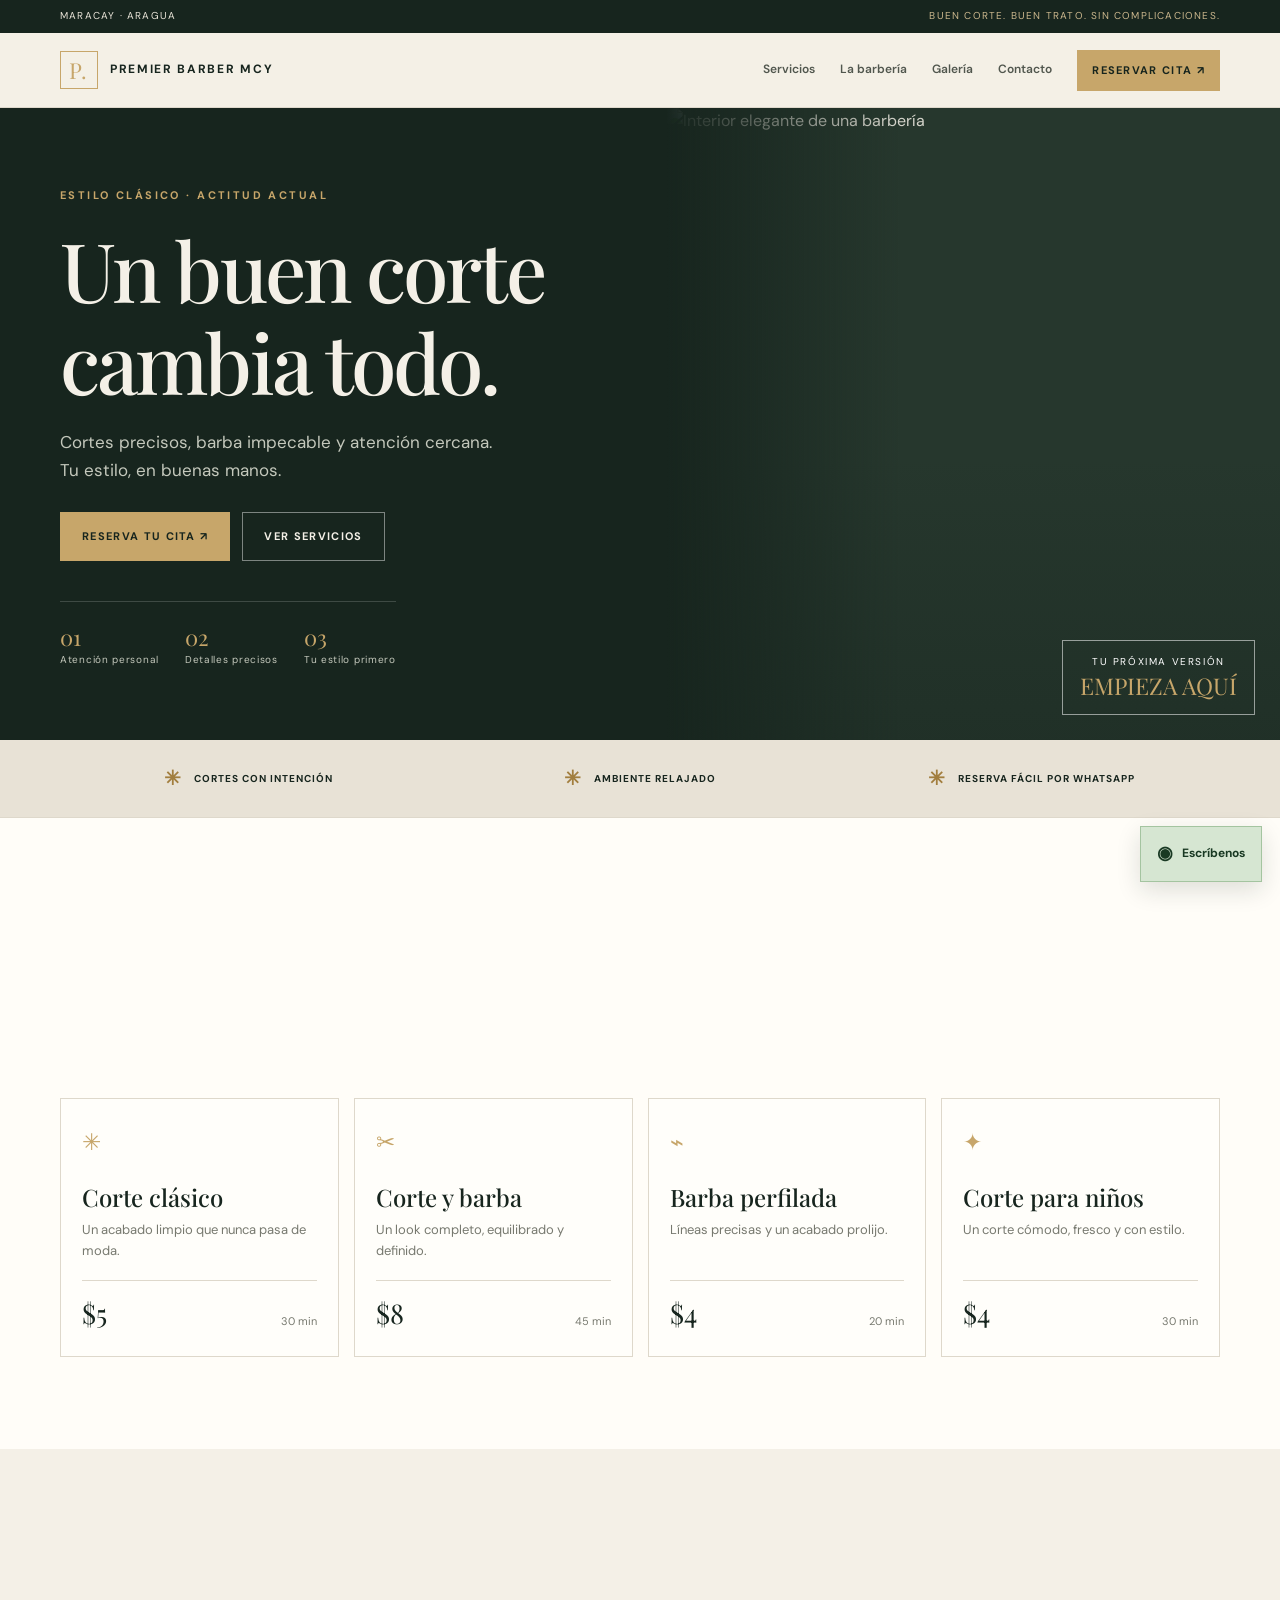
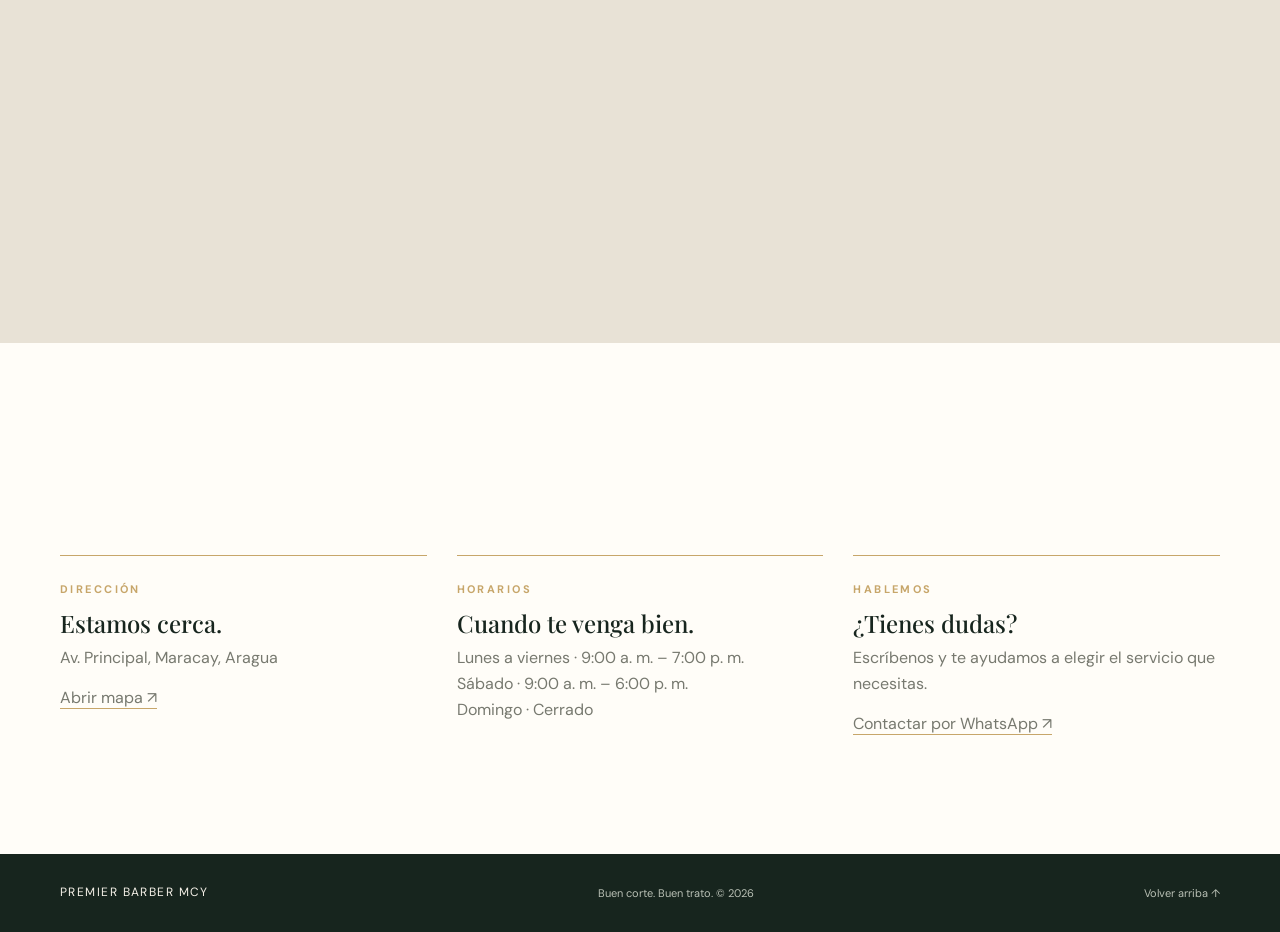
==== commit 13e9f06a: "Fix booking hours and dynamic map address" ====
--- a/index.html
+++ b/index.html
@@ -29,15 +29,15 @@
 <a class="wa" id="floatingWhatsApp" href="#" target="_blank" rel="noopener" aria-label="Escribir por WhatsApp"><span>◉</span><span class="label">Escríbenos</span></a>
 <script>
 const CFG={nombre:"Premier Barber MCY",slogan:"Cortes precisos, barba impecable y atención cercana. Tu estilo, en buenas manos.",whatsapp:"584126710899",direccion:"Av. Principal, Maracay, Aragua",mapa:"https://maps.google.com/?q=Maracay",servicios:[{nombre:"Corte clásico",precio:5,duracion:"30 min",detalle:"Un acabado limpio que nunca pasa de moda.",icono:"✳"},{nombre:"Corte y barba",precio:8,duracion:"45 min",detalle:"Un look completo, equilibrado y definido.",icono:"✂"},{nombre:"Barba perfilada",precio:4,duracion:"20 min",detalle:"Líneas precisas y un acabado prolijo.",icono:"⌁"},{nombre:"Corte para niños",precio:4,duracion:"30 min",detalle:"Un corte cómodo, fresco y con estilo.",icono:"✦"}],apertura:9,cierre:19,cerrado:[0]};
-const params=new URLSearchParams(location.search);CFG.nombre=params.get("n")||CFG.nombre;CFG.whatsapp=(params.get("w")||CFG.whatsapp).replace(/\D/g,"");CFG.direccion=params.get("d")||CFG.direccion;CFG.slogan=params.get("s")||CFG.slogan;
+const params=new URLSearchParams(location.search);CFG.nombre=params.get("n")||CFG.nombre;CFG.whatsapp=(params.get("w")||CFG.whatsapp).replace(/\D/g,"");CFG.direccion=params.get("d")||CFG.direccion;CFG.slogan=params.get("s")||CFG.slogan;CFG.mapa="https://maps.google.com/?q="+encodeURIComponent(CFG.direccion);
 const $=id=>document.getElementById(id),wa=text=>"https://wa.me/"+CFG.whatsapp+(text?"?text="+encodeURIComponent(text):"");
 document.title=CFG.nombre+" | Barbería";$("brandName").textContent=CFG.nombre;$("footerName").textContent=CFG.nombre;$("heroSlogan").textContent=CFG.slogan;$("bookingAddress").textContent=CFG.direccion;$("addressText").textContent=CFG.direccion;$("mapLink").href=CFG.mapa;$("year").textContent=new Date().getFullYear();
 $("serviceList").innerHTML=CFG.servicios.map(s=>'<article class="service"><div class="service-icon" aria-hidden="true">'+s.icono+'</div><h3>'+s.nombre+'</h3><p>'+s.detalle+'</p><div class="service-bottom"><span class="price">$'+s.precio+'</span><span class="duration">'+s.duracion+'</span></div></article>').join("");
 $("serviceSelect").innerHTML=CFG.servicios.map(s=>'<option value="'+s.nombre+'">'+s.nombre+' · $'+s.precio+'</option>').join("");
-const slots=[];for(let h=CFG.apertura;h<CFG.cierre;h++){for(const m of [0,30]){if(m===30&&h===CFG.cierre-1)continue;slots.push((h%12||12)+":"+(m?"30":"00")+" "+(h<12?"a. m.":"p. m."));}}$("timeSelect").innerHTML=slots.map(s=>'<option>'+s+'</option>').join("");
+const renderTimes=()=>{const closing=new Date(date.value+"T12:00:00").getDay()===6?18:CFG.cierre;const slots=[];for(let h=CFG.apertura;h<closing;h++){for(const m of [0,30]){if(m===30&&h===closing-1)continue;slots.push((h%12||12)+":"+(m?"30":"00")+" "+(h<12?"a. m.":"p. m."));}}$("timeSelect").innerHTML=slots.map(s=>'<option>'+s+'</option>').join("");};renderTimes();
 $("floatingWhatsApp").href=wa("");$("contactWhatsApp").href=wa("Hola, quisiera información sobre los servicios de "+CFG.nombre+".");
 const date=$("dateSelect"),today=()=>{const d=new Date();d.setMinutes(d.getMinutes()-d.getTimezoneOffset());return d.toISOString().slice(0,10)};date.min=today();date.value=today();const closed=()=>CFG.cerrado.includes(new Date(date.value+"T12:00:00").getDay());
-date.addEventListener("change",()=>{$("formStatus").textContent=closed()?"Ese día estamos cerrados. Elige otra fecha.":"";});
+date.addEventListener("change",()=>{renderTimes();$("formStatus").textContent=closed()?"Ese día estamos cerrados. Elige otra fecha.":"";});
 $("bookingForm").addEventListener("submit",e=>{e.preventDefault();const name=$("clientName").value.trim(),day=date.value,time=$("timeSelect").value,service=$("serviceSelect").value;if(!name||!day){$("formStatus").textContent="Completa tu nombre y la fecha.";return;}if(day<today()){$("formStatus").textContent="Elige una fecha de hoy en adelante.";return;}if(closed()){$("formStatus").textContent="Ese día estamos cerrados. Elige otra fecha.";return;}const pretty=new Date(day+"T12:00:00").toLocaleDateString("es-VE",{weekday:"long",year:"numeric",month:"long",day:"numeric"});const msg="Hola, quiero solicitar una cita en "+CFG.nombre+".\nNombre: "+name+"\nServicio: "+service+"\nFecha: "+pretty+"\nHora preferida: "+time+"\n¿Me pueden confirmar disponibilidad?";window.open(wa(msg),"_blank","noopener");});
 const menu=$("menuBtn"),nav=$("nav");menu.addEventListener("click",()=>{const open=nav.classList.toggle("open");menu.setAttribute("aria-expanded",String(open));menu.textContent=open?"×":"☰";});nav.querySelectorAll("a").forEach(a=>a.addEventListener("click",()=>{nav.classList.remove("open");menu.setAttribute("aria-expanded","false");menu.textContent="☰";}));
 if("IntersectionObserver"in window){const observer=new IntersectionObserver(entries=>entries.forEach(e=>{if(e.isIntersecting){e.target.classList.add("visible");observer.unobserve(e.target);}}),{threshold:.12});document.querySelectorAll(".reveal").forEach(el=>observer.observe(el));}else{document.querySelectorAll(".reveal").forEach(el=>el.classList.add("visible"));}
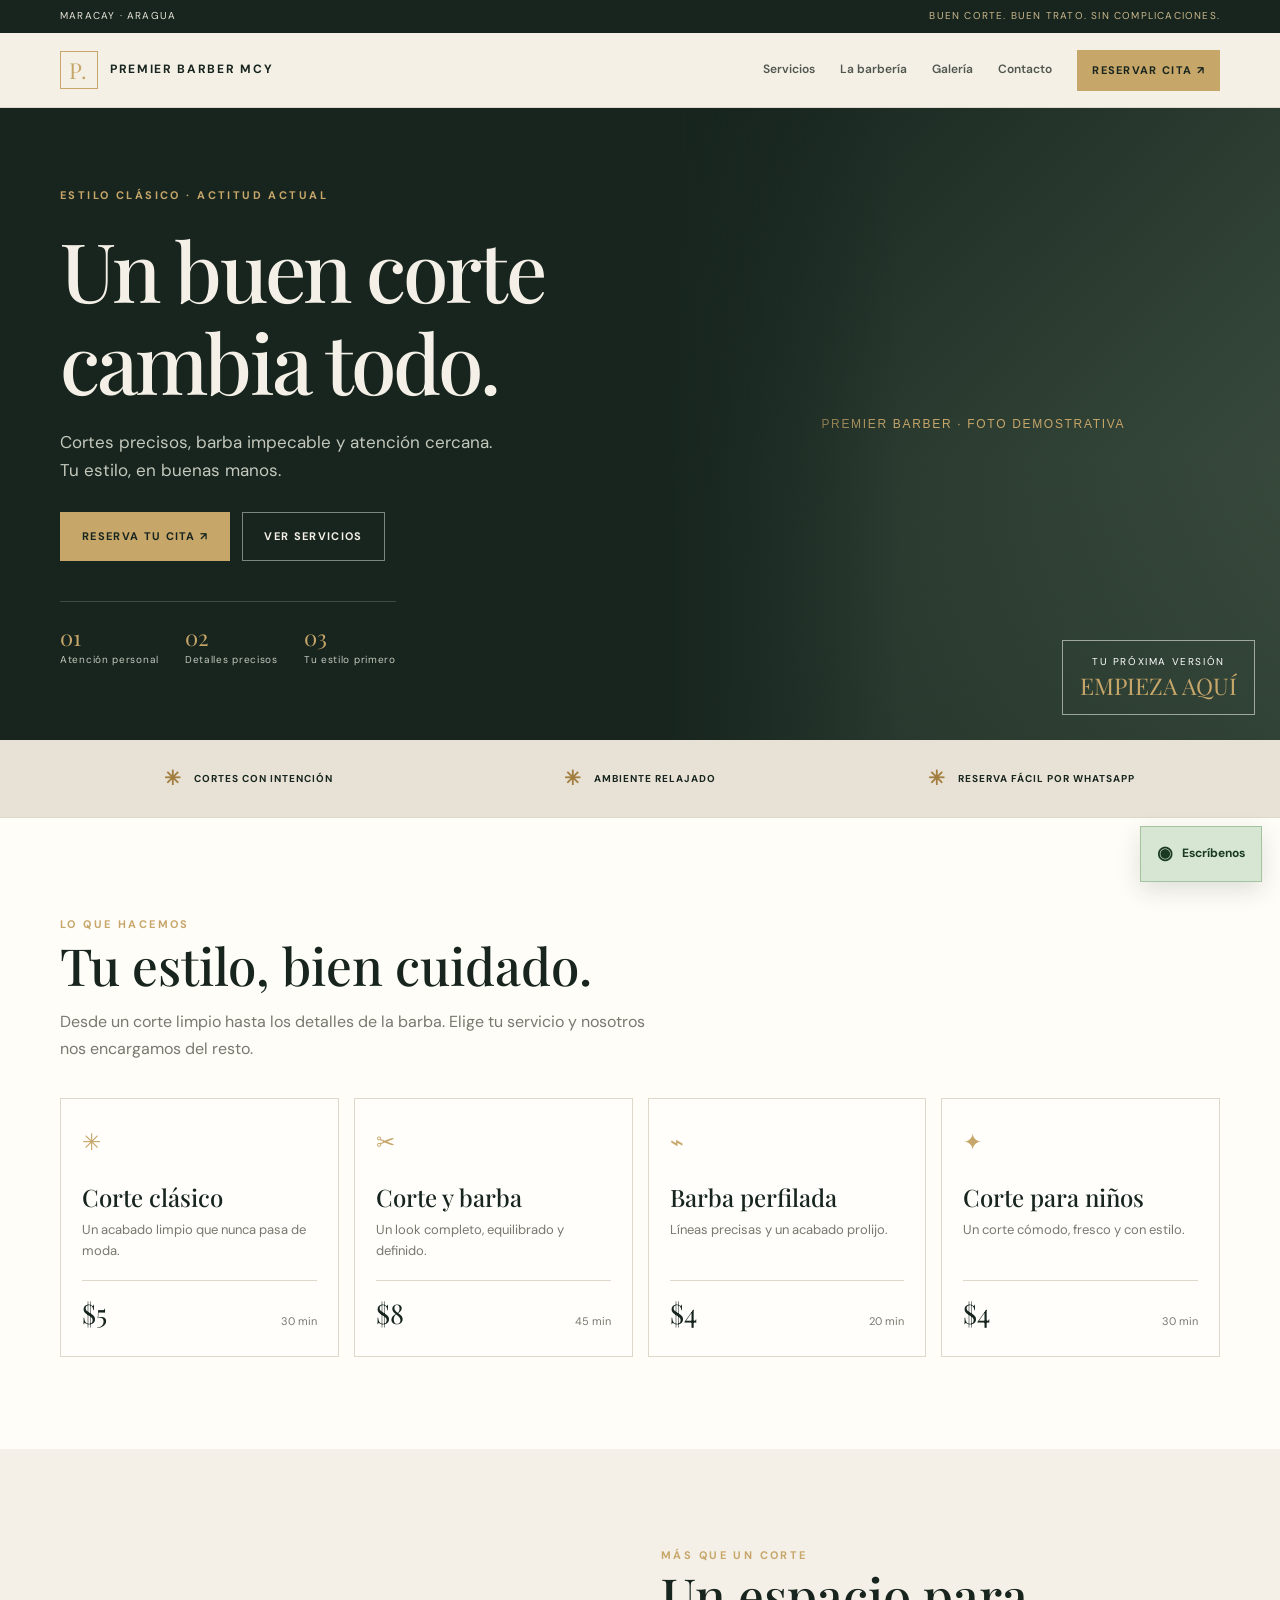
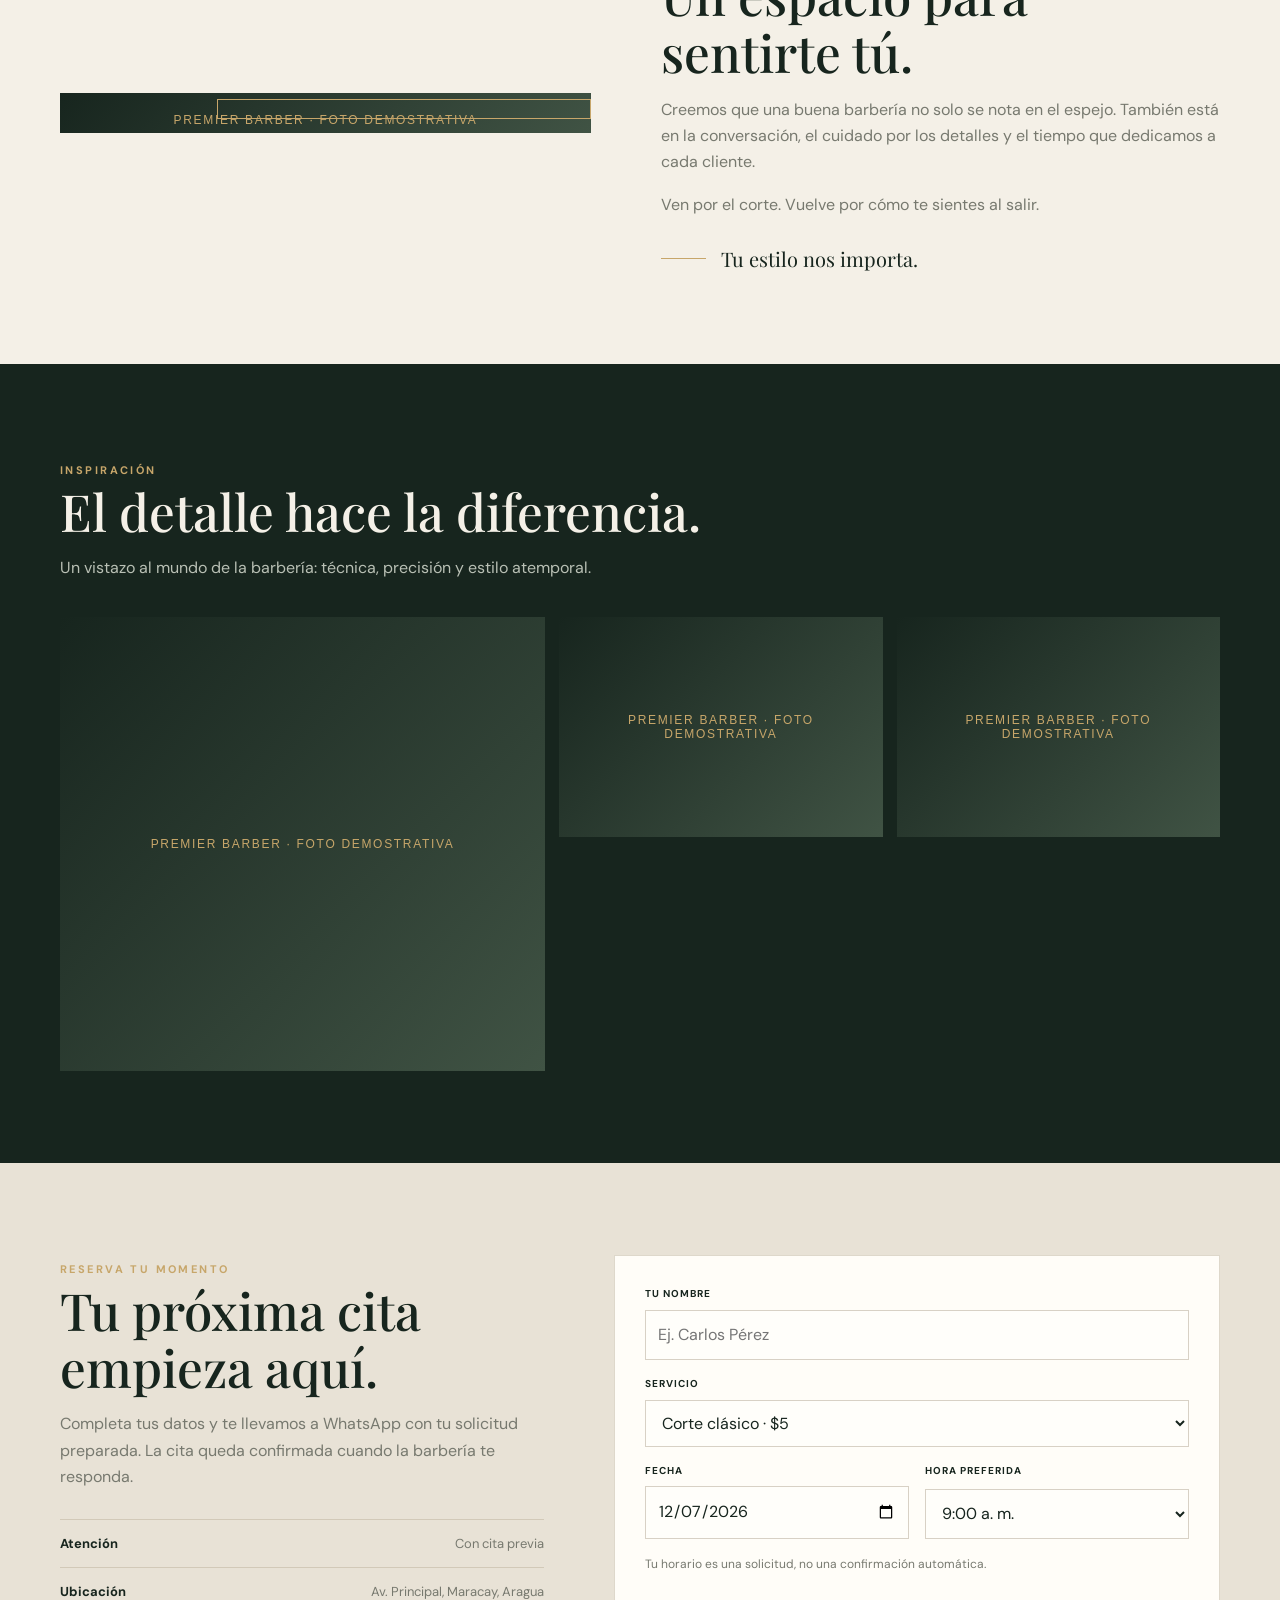
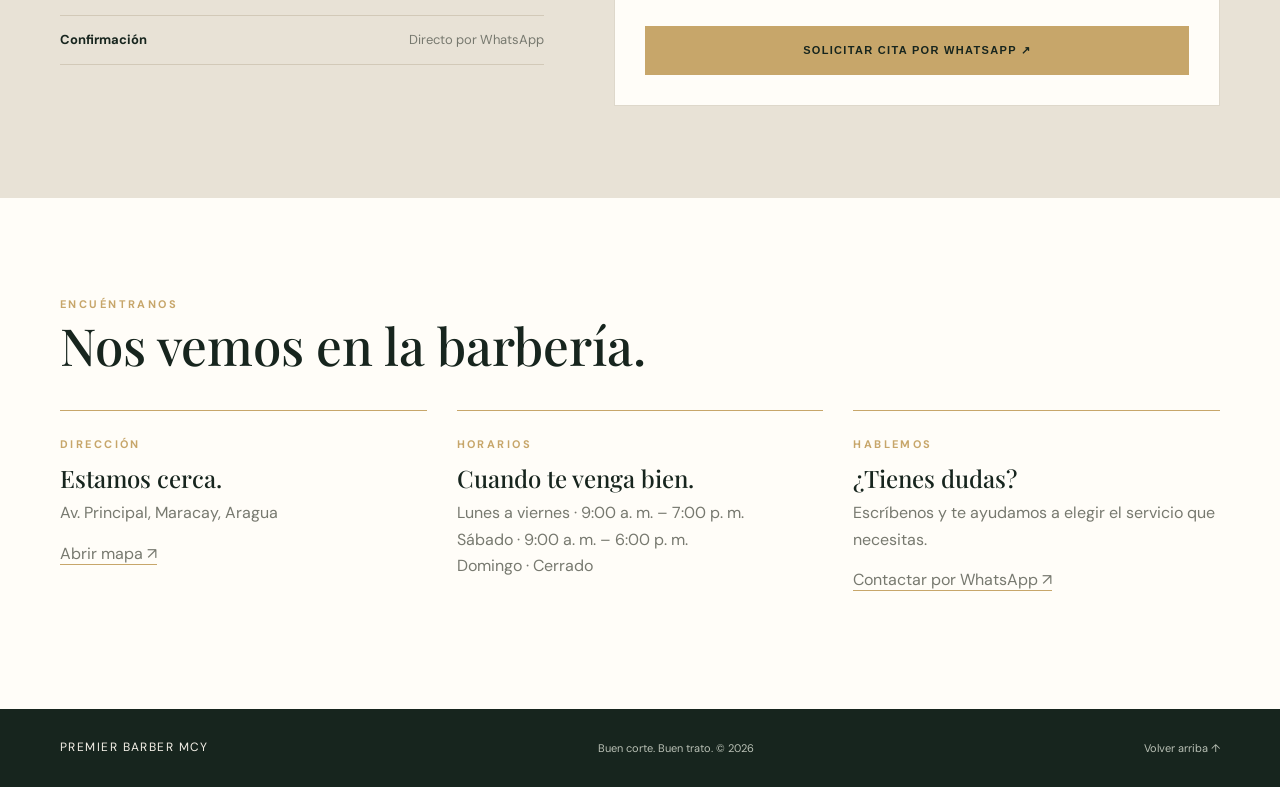
==== commit 1e222ac7: "Fix booking JavaScript and add fallbacks for missing demo images" ====
--- a/index.html
+++ b/index.html
@@ -28,17 +28,197 @@
 </main><footer><div class="wrap footer-inner"><a class="footer-brand" href="#inicio" id="footerName">Premier Barber MCY</a><span>Buen corte. Buen trato. © <span id="year"></span></span><a href="#inicio">Volver arriba ↑</a></div></footer>
 <a class="wa" id="floatingWhatsApp" href="#" target="_blank" rel="noopener" aria-label="Escribir por WhatsApp"><span>◉</span><span class="label">Escríbenos</span></a>
 <script>
-const CFG={nombre:"Premier Barber MCY",slogan:"Cortes precisos, barba impecable y atención cercana. Tu estilo, en buenas manos.",whatsapp:"584126710899",direccion:"Av. Principal, Maracay, Aragua",mapa:"https://maps.google.com/?q=Maracay",servicios:[{nombre:"Corte clásico",precio:5,duracion:"30 min",detalle:"Un acabado limpio que nunca pasa de moda.",icono:"✳"},{nombre:"Corte y barba",precio:8,duracion:"45 min",detalle:"Un look completo, equilibrado y definido.",icono:"✂"},{nombre:"Barba perfilada",precio:4,duracion:"20 min",detalle:"Líneas precisas y un acabado prolijo.",icono:"⌁"},{nombre:"Corte para niños",precio:4,duracion:"30 min",detalle:"Un corte cómodo, fresco y con estilo.",icono:"✦"}],apertura:9,cierre:19,cerrado:[0]};
-const params=new URLSearchParams(location.search);CFG.nombre=params.get("n")||CFG.nombre;CFG.whatsapp=(params.get("w")||CFG.whatsapp).replace(/\D/g,"");CFG.direccion=params.get("d")||CFG.direccion;CFG.slogan=params.get("s")||CFG.slogan;CFG.mapa="https://maps.google.com/?q="+encodeURIComponent(CFG.direccion);
-const $=id=>document.getElementById(id),wa=text=>"https://wa.me/"+CFG.whatsapp+(text?"?text="+encodeURIComponent(text):"");
-document.title=CFG.nombre+" | Barbería";$("brandName").textContent=CFG.nombre;$("footerName").textContent=CFG.nombre;$("heroSlogan").textContent=CFG.slogan;$("bookingAddress").textContent=CFG.direccion;$("addressText").textContent=CFG.direccion;$("mapLink").href=CFG.mapa;$("year").textContent=new Date().getFullYear();
-$("serviceList").innerHTML=CFG.servicios.map(s=>'<article class="service"><div class="service-icon" aria-hidden="true">'+s.icono+'</div><h3>'+s.nombre+'</h3><p>'+s.detalle+'</p><div class="service-bottom"><span class="price">$'+s.precio+'</span><span class="duration">'+s.duracion+'</span></div></article>').join("");
-$("serviceSelect").innerHTML=CFG.servicios.map(s=>'<option value="'+s.nombre+'">'+s.nombre+' · $'+s.precio+'</option>').join("");
-const renderTimes=()=>{const closing=new Date(date.value+"T12:00:00").getDay()===6?18:CFG.cierre;const slots=[];for(let h=CFG.apertura;h<closing;h++){for(const m of [0,30]){if(m===30&&h===closing-1)continue;slots.push((h%12||12)+":"+(m?"30":"00")+" "+(h<12?"a. m.":"p. m."));}}$("timeSelect").innerHTML=slots.map(s=>'<option>'+s+'</option>').join("");};renderTimes();
-$("floatingWhatsApp").href=wa("");$("contactWhatsApp").href=wa("Hola, quisiera información sobre los servicios de "+CFG.nombre+".");
-const date=$("dateSelect"),today=()=>{const d=new Date();d.setMinutes(d.getMinutes()-d.getTimezoneOffset());return d.toISOString().slice(0,10)};date.min=today();date.value=today();const closed=()=>CFG.cerrado.includes(new Date(date.value+"T12:00:00").getDay());
-date.addEventListener("change",()=>{renderTimes();$("formStatus").textContent=closed()?"Ese día estamos cerrados. Elige otra fecha.":"";});
-$("bookingForm").addEventListener("submit",e=>{e.preventDefault();const name=$("clientName").value.trim(),day=date.value,time=$("timeSelect").value,service=$("serviceSelect").value;if(!name||!day){$("formStatus").textContent="Completa tu nombre y la fecha.";return;}if(day<today()){$("formStatus").textContent="Elige una fecha de hoy en adelante.";return;}if(closed()){$("formStatus").textContent="Ese día estamos cerrados. Elige otra fecha.";return;}const pretty=new Date(day+"T12:00:00").toLocaleDateString("es-VE",{weekday:"long",year:"numeric",month:"long",day:"numeric"});const msg="Hola, quiero solicitar una cita en "+CFG.nombre+".\nNombre: "+name+"\nServicio: "+service+"\nFecha: "+pretty+"\nHora preferida: "+time+"\n¿Me pueden confirmar disponibilidad?";window.open(wa(msg),"_blank","noopener");});
-const menu=$("menuBtn"),nav=$("nav");menu.addEventListener("click",()=>{const open=nav.classList.toggle("open");menu.setAttribute("aria-expanded",String(open));menu.textContent=open?"×":"☰";});nav.querySelectorAll("a").forEach(a=>a.addEventListener("click",()=>{nav.classList.remove("open");menu.setAttribute("aria-expanded","false");menu.textContent="☰";}));
-if("IntersectionObserver"in window){const observer=new IntersectionObserver(entries=>entries.forEach(e=>{if(e.isIntersecting){e.target.classList.add("visible");observer.unobserve(e.target);}}),{threshold:.12});document.querySelectorAll(".reveal").forEach(el=>observer.observe(el));}else{document.querySelectorAll(".reveal").forEach(el=>el.classList.add("visible"));}
+"use strict";
+const CFG={
+  nombre:"Premier Barber MCY",
+  slogan:"Cortes precisos, barba impecable y atención cercana. Tu estilo, en buenas manos.",
+  whatsapp:"584126710899",
+  direccion:"Av. Principal, Maracay, Aragua",
+  servicios:[
+    {nombre:"Corte clásico",precio:5,duracion:"30 min",detalle:"Un acabado limpio que nunca pasa de moda.",icono:"✳"},
+    {nombre:"Corte y barba",precio:8,duracion:"45 min",detalle:"Un look completo, equilibrado y definido.",icono:"✂"},
+    {nombre:"Barba perfilada",precio:4,duracion:"20 min",detalle:"Líneas precisas y un acabado prolijo.",icono:"⌁"},
+    {nombre:"Corte para niños",precio:4,duracion:"30 min",detalle:"Un corte cómodo, fresco y con estilo.",icono:"✦"}
+  ],
+  apertura:9,
+  cierre:19,
+  cerrado:[0]
+};
+const params=new URLSearchParams(location.search);
+CFG.nombre=params.get("n")||CFG.nombre;
+CFG.whatsapp=(params.get("w")||CFG.whatsapp).replace(/\D/g,"");
+CFG.direccion=params.get("d")||CFG.direccion;
+CFG.slogan=params.get("s")||CFG.slogan;
+const $=id=>document.getElementById(id);
+const wa=message=>"https://wa.me/"+CFG.whatsapp+(message?"?text="+encodeURIComponent(message):"");
+const localDateString=date=>{
+  const d=new Date(date);
+  d.setMinutes(d.getMinutes()-d.getTimezoneOffset());
+  return d.toISOString().slice(0,10);
+};
+const today=()=>localDateString(new Date());
+const date=$("dateSelect");
+const timeSelect=$("timeSelect");
+const status=$("formStatus");
+const dayFromInput=value=>new Date(value+"T12:00:00");
+const isClosed=value=>CFG.cerrado.includes(dayFromInput(value).getDay());
+const nextOpenDay=()=>{
+  const d=new Date();
+  for(let i=0;i<7;i++){
+    if(!CFG.cerrado.includes(d.getDay())) return localDateString(d);
+    d.setDate(d.getDate()+1);
+  }
+  return today();
+};
+document.title=CFG.nombre+" | Barbería";
+$("brandName").textContent=CFG.nombre;
+$("footerName").textContent=CFG.nombre;
+$("heroSlogan").textContent=CFG.slogan;
+$("bookingAddress").textContent=CFG.direccion;
+$("addressText").textContent=CFG.direccion;
+$("mapLink").href="https://maps.google.com/?q="+encodeURIComponent(CFG.direccion);
+$("year").textContent=new Date().getFullYear();
+
+$("serviceList").innerHTML=CFG.servicios.map(s=>
+  '<article class="service"><div class="service-icon" aria-hidden="true">'+s.icono+'</div><h3>'+s.nombre+'</h3><p>'+s.detalle+'</p><div class="service-bottom"><span class="price">$'+s.precio+'</span><span class="duration">'+s.duracion+'</span></div></article>'
+).join("");
+$("serviceSelect").innerHTML=CFG.servicios.map(s=>
+  '<option value="'+s.nombre+'">'+s.nombre+' · $'+s.precio+'</option>'
+).join("");
+
+date.min=today();
+date.value=nextOpenDay();
+
+function renderTimes(){
+  const value=date.value;
+  timeSelect.replaceChildren();
+  if(!value || isClosed(value)){
+    const option=document.createElement("option");
+    option.value="";
+    option.textContent="Cerrado ese día";
+    timeSelect.append(option);
+    timeSelect.disabled=true;
+    return;
+  }
+  timeSelect.disabled=false;
+  const closing=dayFromInput(value).getDay()===6?18:CFG.cierre;
+  const slots=[];
+  for(let h=CFG.apertura;h<closing;h++){
+    for(const minute of [0,30]){
+      if(minute===30 && h===closing-1) continue;
+      if(value===today()){
+        const now=new Date();
+        if(h<now.getHours() || (h===now.getHours() && minute<=now.getMinutes())) continue;
+      }
+      const hour12=h%12||12;
+      slots.push({value:String(h).padStart(2,"0")+":"+String(minute).padStart(2,"0"),label:hour12+":"+(minute?"30":"00")+" "+(h<12?"a. m.":"p. m.")});
+    }
+  }
+  if(!slots.length){
+    const option=document.createElement("option");
+    option.value="";
+    option.textContent=value===today()?"No quedan horarios hoy":"No hay horarios disponibles";
+    timeSelect.append(option);
+    timeSelect.disabled=true;
+    return;
+  }
+  for(const slot of slots){
+    const option=document.createElement("option");
+    option.value=slot.value;
+    option.textContent=slot.label;
+    timeSelect.append(option);
+  }
+}
+renderTimes();
+$("floatingWhatsApp").href=wa("");
+$("contactWhatsApp").href=wa("Hola, quisiera información sobre los servicios de "+CFG.nombre+".");
+
+date.addEventListener("change",()=>{
+  renderTimes();
+  if(isClosed(date.value)){
+    status.textContent="Los domingos estamos cerrados. Selecciona otro día.";
+  }else{
+    status.textContent="";
+  }
+});
+
+$("bookingForm").addEventListener("submit",event=>{
+  event.preventDefault();
+  const name=$("clientName").value.trim();
+  const day=date.value;
+  const selectedService=$("serviceSelect").value;
+  const selectedTime=timeSelect.value;
+  if(!name || !day || !selectedService || !selectedTime){
+    status.textContent="Completa todos los campos y elige un horario disponible.";
+    return;
+  }
+  if(day<today()){
+    status.textContent="Elige una fecha de hoy en adelante.";
+    return;
+  }
+  if(isClosed(day)){
+    status.textContent="Los domingos estamos cerrados. Selecciona otro día.";
+    return;
+  }
+  const requestedDate=dayFromInput(day);
+  const pretty=requestedDate.toLocaleDateString("es-VE",{weekday:"long",year:"numeric",month:"long",day:"numeric"});
+  const service=CFG.servicios.find(item=>item.nombre===selectedService);
+  const msg="Hola, quiero solicitar una cita en "+CFG.nombre+".\n"+
+    "Nombre: "+name+"\n"+
+    "Servicio: "+selectedService+" ($"+(service?service.precio:"")+")\n"+
+    "Fecha: "+pretty+"\n"+
+    "Hora preferida: "+timeSelect.options[timeSelect.selectedIndex].text+"\n"+
+    "¿Me pueden confirmar disponibilidad?";
+  const popup=window.open(wa(msg),"_blank","noopener,noreferrer");
+  if(!popup){
+    status.textContent="Tu navegador bloqueó la ventana. Pulsa el botón otra vez y permite abrir WhatsApp.";
+    return;
+  }
+  status.textContent="Solicitud preparada en WhatsApp. La cita queda pendiente de confirmación de la barbería.";
+});
+
+const menu=$("menuBtn");
+const nav=$("nav");
+menu.addEventListener("click",()=>{
+  const open=nav.classList.toggle("open");
+  menu.setAttribute("aria-expanded",String(open));
+  menu.setAttribute("aria-label",open?"Cerrar menú":"Abrir menú");
+  menu.textContent=open?"×":"☰";
+});
+nav.querySelectorAll("a").forEach(link=>link.addEventListener("click",()=>{
+  nav.classList.remove("open");
+  menu.setAttribute("aria-expanded","false");
+  menu.setAttribute("aria-label","Abrir menú");
+  menu.textContent="☰";
+}));
+
+if("IntersectionObserver" in window){
+  const observer=new IntersectionObserver(entries=>{
+    entries.forEach(entry=>{
+      if(entry.isIntersecting){
+        entry.target.classList.add("visible");
+        observer.unobserve(entry.target);
+      }
+    });
+  },{threshold:.12});
+  document.querySelectorAll(".reveal").forEach(el=>observer.observe(el));
+}else{
+  document.querySelectorAll(".reveal").forEach(el=>el.classList.add("visible"));
+}
+
+document.querySelectorAll("img").forEach(img=>{
+  img.addEventListener("error",()=>{
+    img.alt=img.alt+" (imagen de referencia no disponible)";
+    img.style.display="none";
+    const parent=img.parentElement;
+    if(parent && !parent.querySelector(".image-fallback")){
+      const fallback=document.createElement("div");
+      fallback.className="image-fallback";
+      fallback.textContent="PREMIER BARBER · FOTO DEMOSTRATIVA";
+      fallback.style.cssText="position:absolute;inset:0;display:grid;place-items:center;padding:20px;background:linear-gradient(135deg,#17251e,#405344);color:#c7a66a;text-align:center;font:12px Arial,sans-serif;letter-spacing:.14em";
+      if(getComputedStyle(parent).position==="static") parent.style.position="relative";
+      parent.append(fallback);
+    }
+  },{once:true});
+});
 </script></body></html>
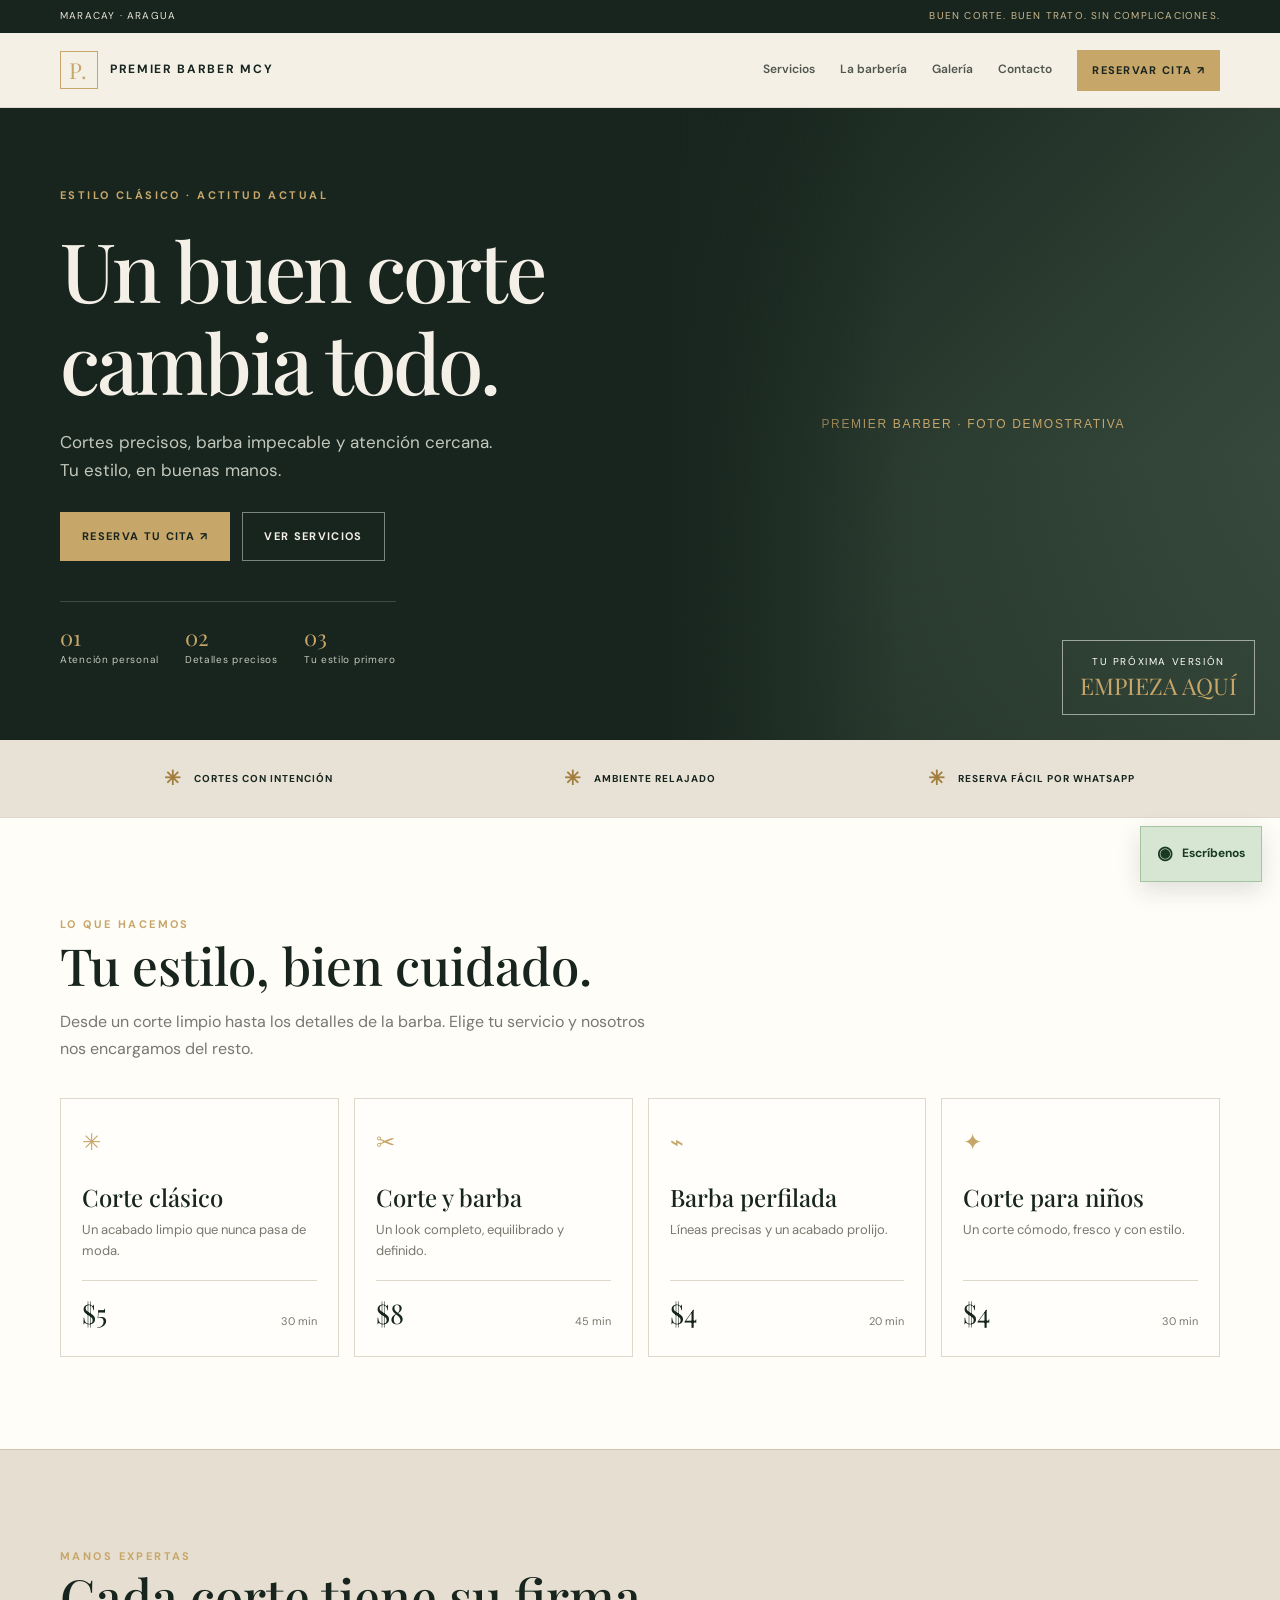
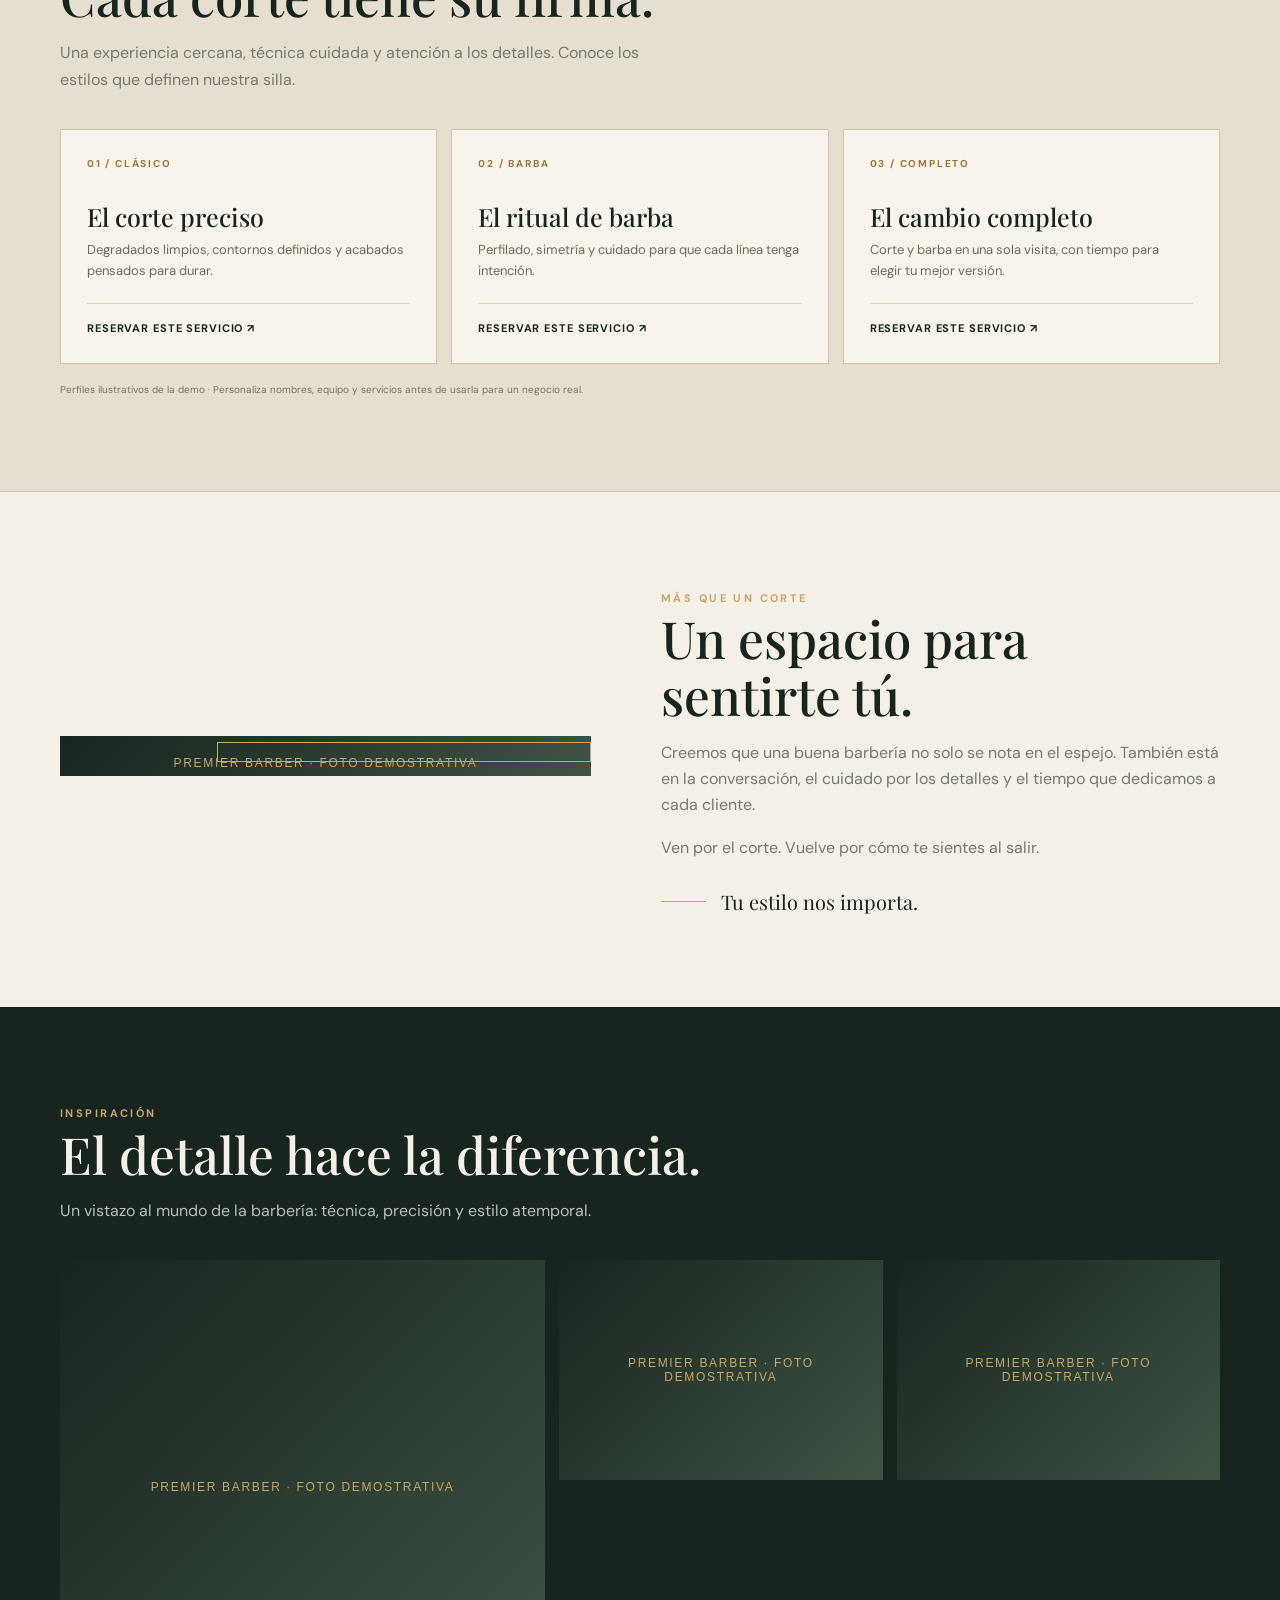
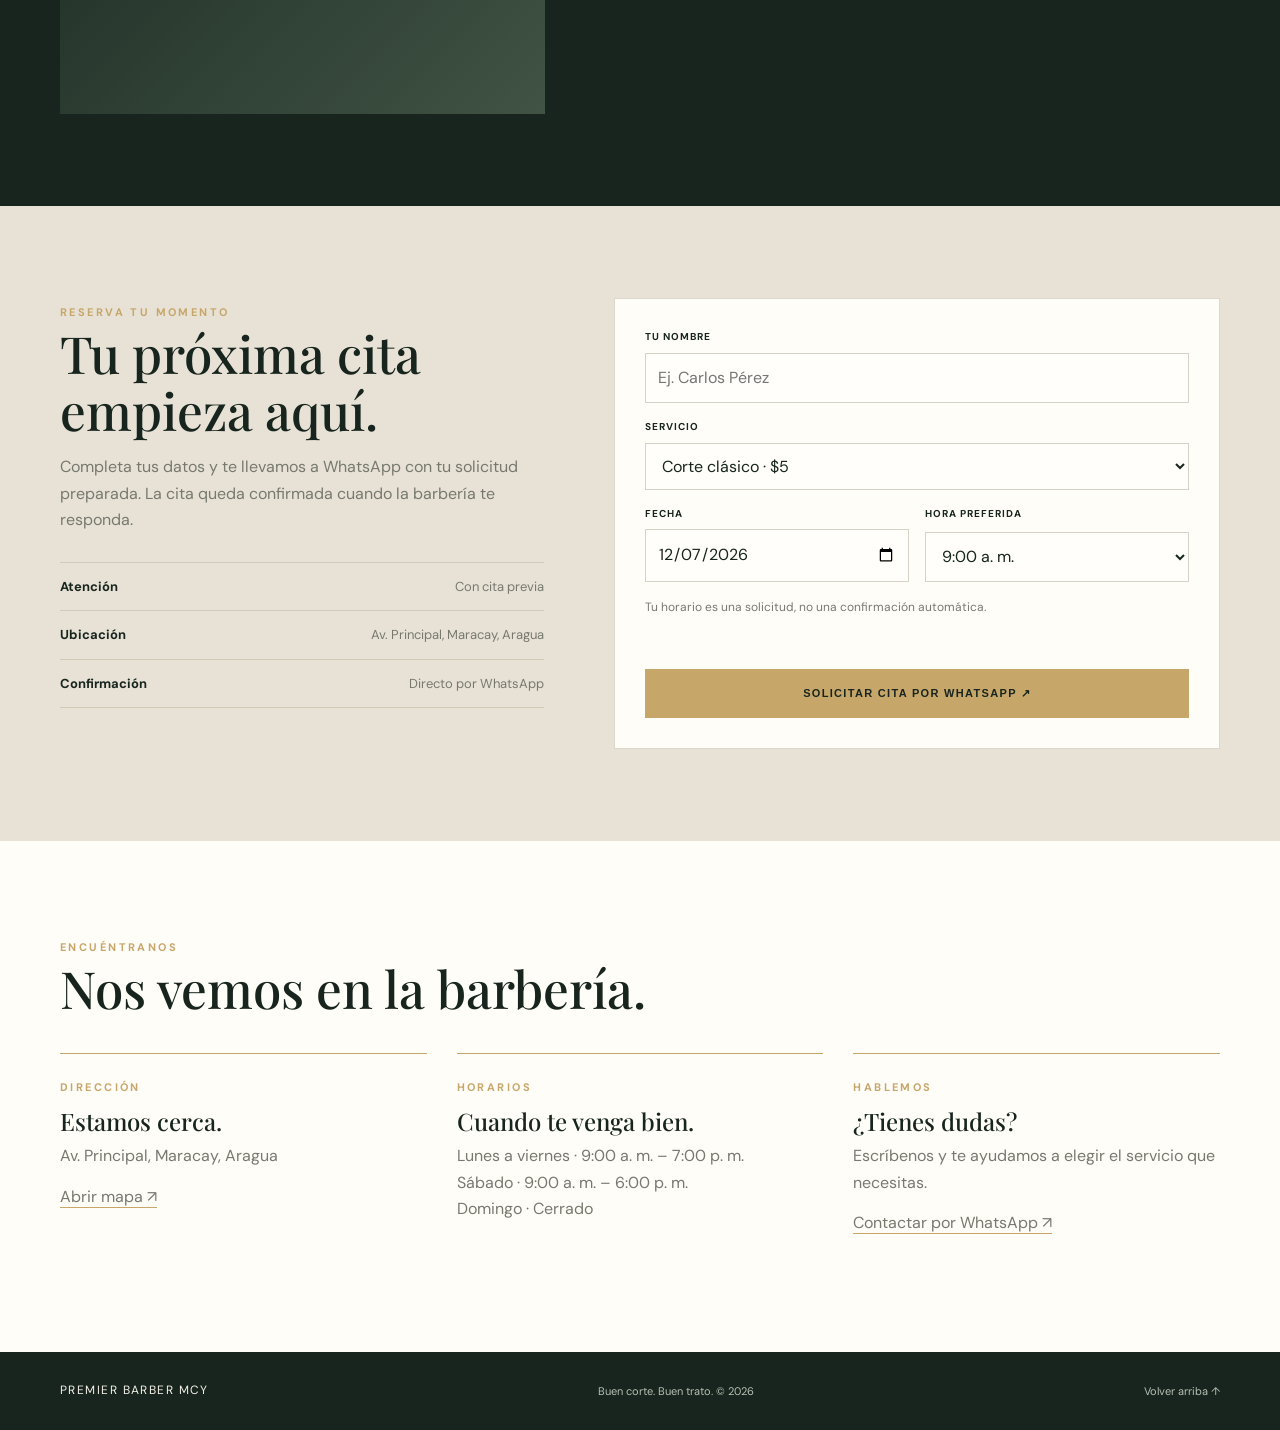
==== commit f7aaf8da: "Personaliza la demo de barberia con perfiles y ritual de servicio" ====
--- a/index.html
+++ b/index.html
@@ -12,6 +12,9 @@
 @media(max-width:900px){nav{gap:14px}.hero-grid{grid-template-columns:1fr .8fr}.service-grid{grid-template-columns:repeat(2,1fr)}.about-grid{gap:38px}.booking-grid{gap:32px}.gallery-grid{grid-template-rows:180px 180px}}
 @media(max-width:680px){.wrap{width:calc(100% - 30px)}.top .wrap{justify-content:center}.top span:last-child{display:none}.nav{height:65px}.menu{display:block}nav{display:none;position:absolute;top:65px;left:0;right:0;background:var(--cream);padding:20px 22px 24px;flex-direction:column;align-items:stretch;border-bottom:1px solid var(--line)}nav.open{display:flex}nav .btn{text-align:center}.hero-grid{display:flex;flex-direction:column}.hero-copy{padding:58px 20px 38px}.hero-copy p{font-size:15px}.hero-photo{min-height:310px}.hero-photo:after{background:linear-gradient(0deg,var(--green),transparent 55%)}.stamp{right:14px;bottom:14px}.hero-note{gap:16px;margin-top:30px}.trust .wrap{grid-template-columns:1fr;padding:16px 0;gap:11px}.trust-item{justify-content:flex-start}.section{padding:65px 0}.service-grid{gap:10px}.service{padding:18px 14px;min-height:220px}.service h3{font-size:20px}.service-icon{margin-bottom:17px}.about-grid,.booking-grid{grid-template-columns:1fr;gap:30px}.about-photo img{height:340px}.gallery-grid{grid-template-columns:1fr 1fr;grid-template-rows:235px 150px}.gallery figure:first-child{grid-column:1/-1;grid-row:auto}.contact-grid{grid-template-columns:1fr;gap:8px}.contact-card{padding:17px 0}form{padding:20px 16px;grid-template-columns:1fr}.full,.status,.booking form .btn{grid-column:1}.footer-inner{align-items:flex-start;flex-direction:column}.wa{right:12px;bottom:12px;padding:11px 13px}.wa .label{display:none}}
 @media(prefers-reduced-motion:reduce){html{scroll-behavior:auto}.reveal{opacity:1;transform:none;transition:none}*,*:before,*:after{animation:none!important;transition:none!important}}
+
+/* Identidad propia: editorial de barbería */
+.barber-team{background:#e6dfd1;border-top:1px solid #d2c5ad;border-bottom:1px solid #d2c5ad}.team-grid{display:grid;grid-template-columns:repeat(3,minmax(0,1fr));gap:14px}.team-card{min-height:235px;padding:26px;background:#f8f4eb;border:1px solid #cfc3ad;display:flex;flex-direction:column;align-items:flex-start}.team-number{font-size:10px;letter-spacing:.18em;color:#9a743c;font-weight:700;margin-bottom:30px}.team-card h3{font-size:25px}.team-card p{font-size:13px;color:#6d6b61}.team-card a{font-size:11px;text-transform:uppercase;letter-spacing:.08em;font-weight:700;margin-top:auto;padding-top:15px;border-top:1px solid #ddd2c0;width:100%}.team-note{font-size:10px;color:#777164;margin:18px 0 0}@media(max-width:700px){.team-grid{grid-template-columns:1fr}.team-card{min-height:190px}.team-number{margin-bottom:16px}}
 </style>
 </head>
 <body>
@@ -21,7 +24,7 @@
 <section class="hero" id="inicio"><div class="hero-grid"><div class="hero-copy"><span class="eyebrow">ESTILO CLÁSICO · ACTITUD ACTUAL</span><h1>Un buen corte<br>cambia todo.</h1><p id="heroSlogan">Cortes precisos, barba impecable y atención cercana. Tu estilo, en buenas manos.</p><div class="actions"><a class="btn" href="#reservar">Reserva tu cita ↗</a><a class="btn outline" href="#servicios">Ver servicios</a></div><div class="hero-note"><div><strong>01</strong>Atención personal</div><div><strong>02</strong>Detalles precisos</div><div><strong>03</strong>Tu estilo primero</div></div></div><div class="hero-photo"><img src="https://images.unsplash.com/photo-1503951914875-452162b0f3f1?auto=format&fit=crop&w=1200&q=85" alt="Interior elegante de una barbería" fetchpriority="high"><div class="stamp">Tu próxima versión<b>empieza aquí</b></div></div></div></section>
 <div class="trust"><div class="wrap"><div class="trust-item"><span>✳</span>Cortes con intención</div><div class="trust-item"><span>✳</span>Ambiente relajado</div><div class="trust-item"><span>✳</span>Reserva fácil por WhatsApp</div></div></div>
 <section class="section services" id="servicios"><div class="wrap"><div class="section-head reveal"><span class="eyebrow">LO QUE HACEMOS</span><h2>Tu estilo, bien cuidado.</h2><p>Desde un corte limpio hasta los detalles de la barba. Elige tu servicio y nosotros nos encargamos del resto.</p></div><div class="service-grid" id="serviceList"></div></div></section>
-<section class="section" id="nosotros"><div class="wrap about-grid"><div class="about-photo reveal"><img src="https://images.unsplash.com/photo-1621605815971-fbc98d665033?auto=format&fit=crop&w=900&q=85" alt="Barbero trabajando con precisión" loading="lazy"></div><div class="about-copy reveal"><span class="eyebrow">MÁS QUE UN CORTE</span><h2>Un espacio para<br>sentirte tú.</h2><p>Creemos que una buena barbería no solo se nota en el espejo. También está en la conversación, el cuidado por los detalles y el tiempo que dedicamos a cada cliente.</p><p>Ven por el corte. Vuelve por cómo te sientes al salir.</p><div class="signature"><span></span><b>Tu estilo nos importa.</b></div></div></div></section>
+<section class="barber-team section" id="equipo"><div class="wrap"><div class="section-head"><span class="eyebrow">MANOS EXPERTAS</span><h2>Cada corte tiene su firma.</h2><p>Una experiencia cercana, técnica cuidada y atención a los detalles. Conoce los estilos que definen nuestra silla.</p></div><div class="team-grid"><article class="team-card"><div class="team-number">01 / CLÁSICO</div><h3>El corte preciso</h3><p>Degradados limpios, contornos definidos y acabados pensados para durar.</p><a href="#reservar">Reservar este servicio ↗</a></article><article class="team-card"><div class="team-number">02 / BARBA</div><h3>El ritual de barba</h3><p>Perfilado, simetría y cuidado para que cada línea tenga intención.</p><a href="#reservar">Reservar este servicio ↗</a></article><article class="team-card"><div class="team-number">03 / COMPLETO</div><h3>El cambio completo</h3><p>Corte y barba en una sola visita, con tiempo para elegir tu mejor versión.</p><a href="#reservar">Reservar este servicio ↗</a></article></div><p class="team-note">Perfiles ilustrativos de la demo · Personaliza nombres, equipo y servicios antes de usarla para un negocio real.</p></div></section><section class="section" id="nosotros"><div class="wrap about-grid"><div class="about-photo reveal"><img src="https://images.unsplash.com/photo-1621605815971-fbc98d665033?auto=format&fit=crop&w=900&q=85" alt="Barbero trabajando con precisión" loading="lazy"></div><div class="about-copy reveal"><span class="eyebrow">MÁS QUE UN CORTE</span><h2>Un espacio para<br>sentirte tú.</h2><p>Creemos que una buena barbería no solo se nota en el espejo. También está en la conversación, el cuidado por los detalles y el tiempo que dedicamos a cada cliente.</p><p>Ven por el corte. Vuelve por cómo te sientes al salir.</p><div class="signature"><span></span><b>Tu estilo nos importa.</b></div></div></div></section>
 <section class="section gallery" id="galeria"><div class="wrap"><div class="section-head reveal"><span class="eyebrow">INSPIRACIÓN</span><h2>El detalle hace la diferencia.</h2><p>Un vistazo al mundo de la barbería: técnica, precisión y estilo atemporal.</p></div><div class="gallery-grid reveal"><figure><img src="https://images.unsplash.com/photo-1622286342621-4bd786c2447c?auto=format&fit=crop&w=900&q=85" alt="Corte masculino moderno" loading="lazy"><figcaption>Cortes con carácter</figcaption></figure><figure><img src="https://images.unsplash.com/photo-1599351431202-1e0f0137899a?auto=format&fit=crop&w=650&q=85" alt="Herramientas profesionales" loading="lazy"><figcaption>Precisión en cada detalle</figcaption></figure><figure><img src="https://images.unsplash.com/photo-1503951914875-452162b0f3f1?auto=format&fit=crop&w=650&q=85" alt="Espacio de barbería" loading="lazy"><figcaption>Un lugar para volver</figcaption></figure></div></div></section>
 <section class="section booking" id="reservar"><div class="wrap booking-grid"><div class="booking-intro reveal"><span class="eyebrow">RESERVA TU MOMENTO</span><h2>Tu próxima cita<br>empieza aquí.</h2><p>Completa tus datos y te llevamos a WhatsApp con tu solicitud preparada. La cita queda confirmada cuando la barbería te responda.</p><div class="meta"><div><strong>Atención</strong><span>Con cita previa</span></div><div><strong>Ubicación</strong><span id="bookingAddress">Maracay, Aragua</span></div><div><strong>Confirmación</strong><span>Directo por WhatsApp</span></div></div></div><form id="bookingForm" class="reveal"><div class="field full"><label for="clientName">Tu nombre</label><input id="clientName" autocomplete="name" placeholder="Ej. Carlos Pérez" required maxlength="80"></div><div class="field full"><label for="serviceSelect">Servicio</label><select id="serviceSelect" required></select></div><div class="field"><label for="dateSelect">Fecha</label><input id="dateSelect" type="date" required></div><div class="field"><label for="timeSelect">Hora preferida</label><select id="timeSelect" required></select></div><p class="form-note field full">Tu horario es una solicitud, no una confirmación automática.</p><div class="status" id="formStatus" role="status" aria-live="polite"></div><button class="btn dark" type="submit">Solicitar cita por WhatsApp ↗</button></form></div></section>
 <section class="section contact" id="contacto"><div class="wrap"><div class="section-head reveal"><span class="eyebrow">ENCUÉNTRANOS</span><h2>Nos vemos en la barbería.</h2></div><div class="contact-grid"><div class="contact-card"><div class="eyebrow">DIRECCIÓN</div><h3>Estamos cerca.</h3><p id="addressText">Av. Principal, Maracay, Aragua</p><p style="margin-top:14px"><a id="mapLink" href="https://maps.google.com/?q=Maracay" target="_blank" rel="noopener">Abrir mapa ↗</a></p></div><div class="contact-card"><div class="eyebrow">HORARIOS</div><h3>Cuando te venga bien.</h3><p>Lunes a viernes · 9:00 a. m. – 7:00 p. m.<br>Sábado · 9:00 a. m. – 6:00 p. m.<br>Domingo · Cerrado</p></div><div class="contact-card"><div class="eyebrow">HABLEMOS</div><h3>¿Tienes dudas?</h3><p>Escríbenos y te ayudamos a elegir el servicio que necesitas.</p><p style="margin-top:14px"><a id="contactWhatsApp" href="#" target="_blank" rel="noopener">Contactar por WhatsApp ↗</a></p></div></div></div></section>
@@ -169,12 +172,8 @@
     "Fecha: "+pretty+"\n"+
     "Hora preferida: "+timeSelect.options[timeSelect.selectedIndex].text+"\n"+
     "¿Me pueden confirmar disponibilidad?";
-  const popup=window.open(wa(msg),"_blank","noopener,noreferrer");
-  if(!popup){
-    status.textContent="Tu navegador bloqueó la ventana. Pulsa el botón otra vez y permite abrir WhatsApp.";
-    return;
-  }
-  status.textContent="Solicitud preparada en WhatsApp. La cita queda pendiente de confirmación de la barbería.";
+  window.open(wa(msg),"_blank");
+  status.textContent="Se abrió WhatsApp con tu solicitud. Envía el mensaje para que la barbería pueda confirmar tu cita.";
 });
 
 const menu=$("menuBtn");
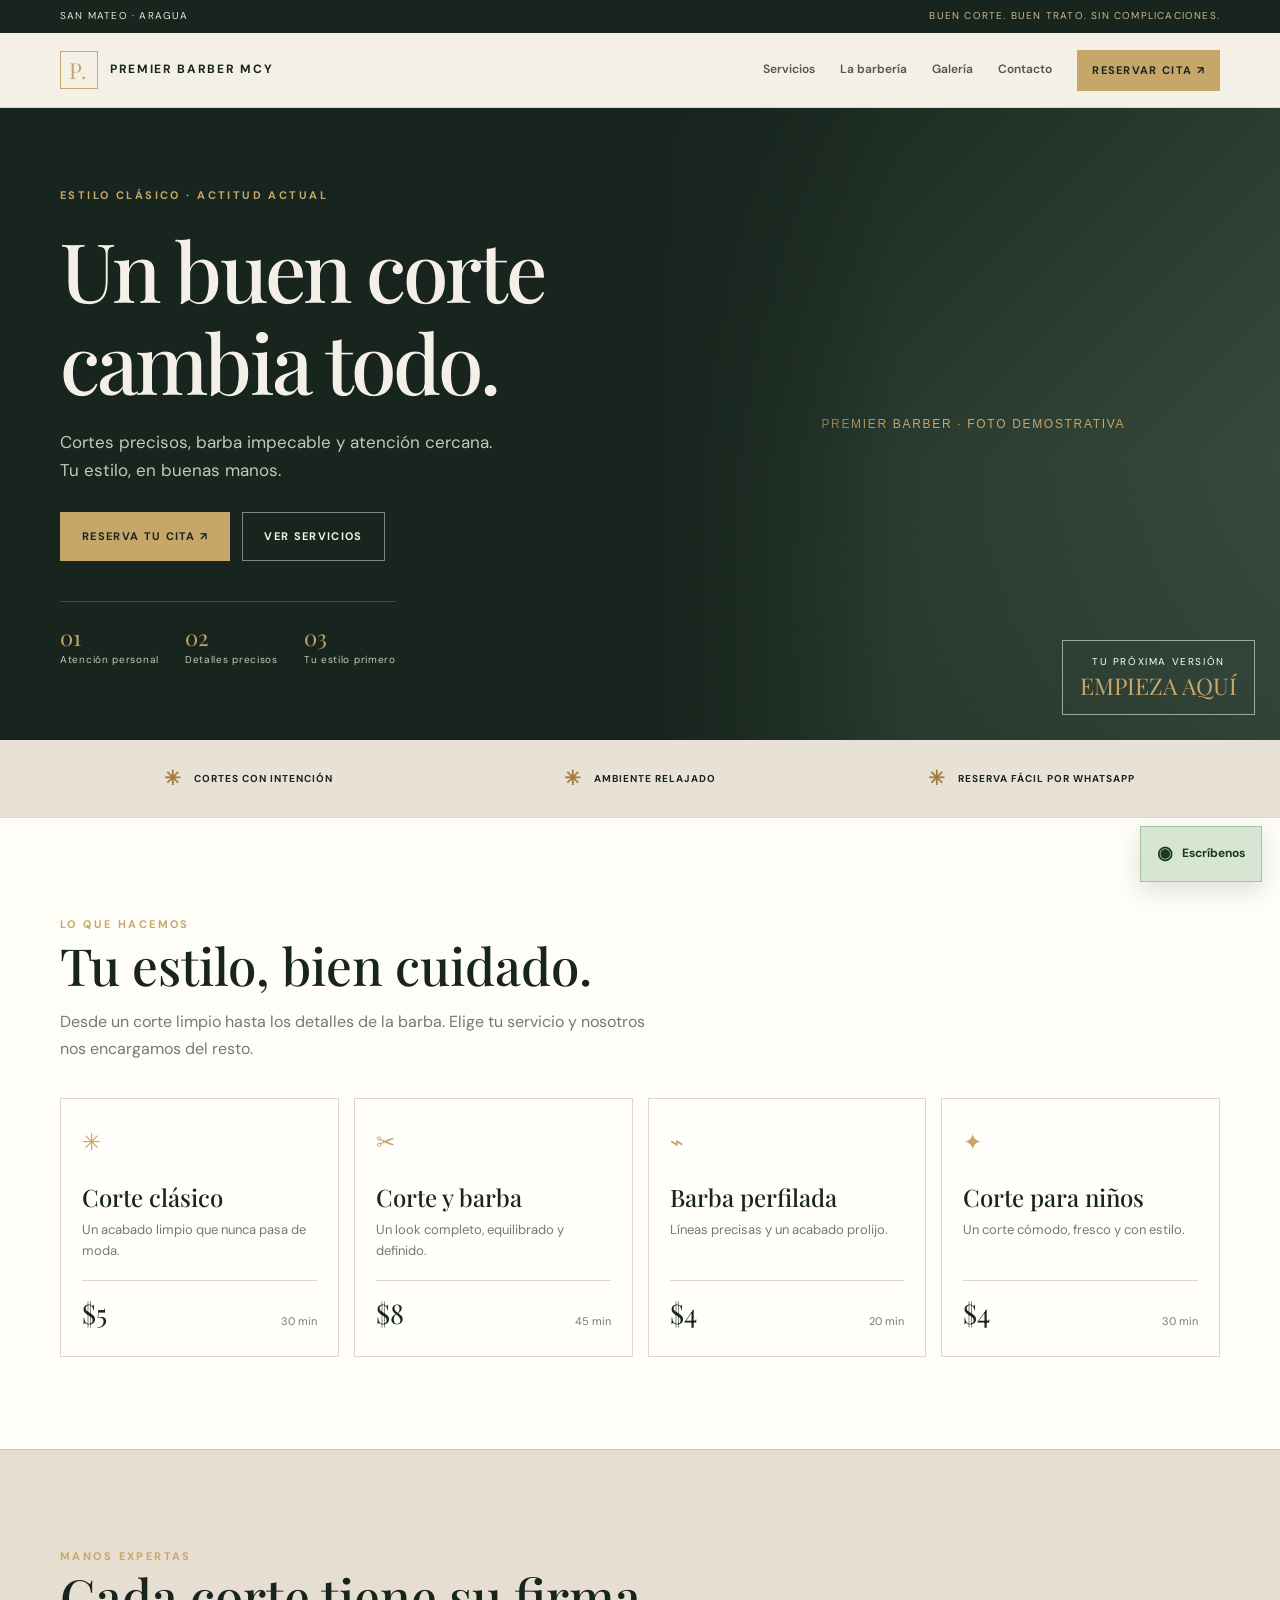
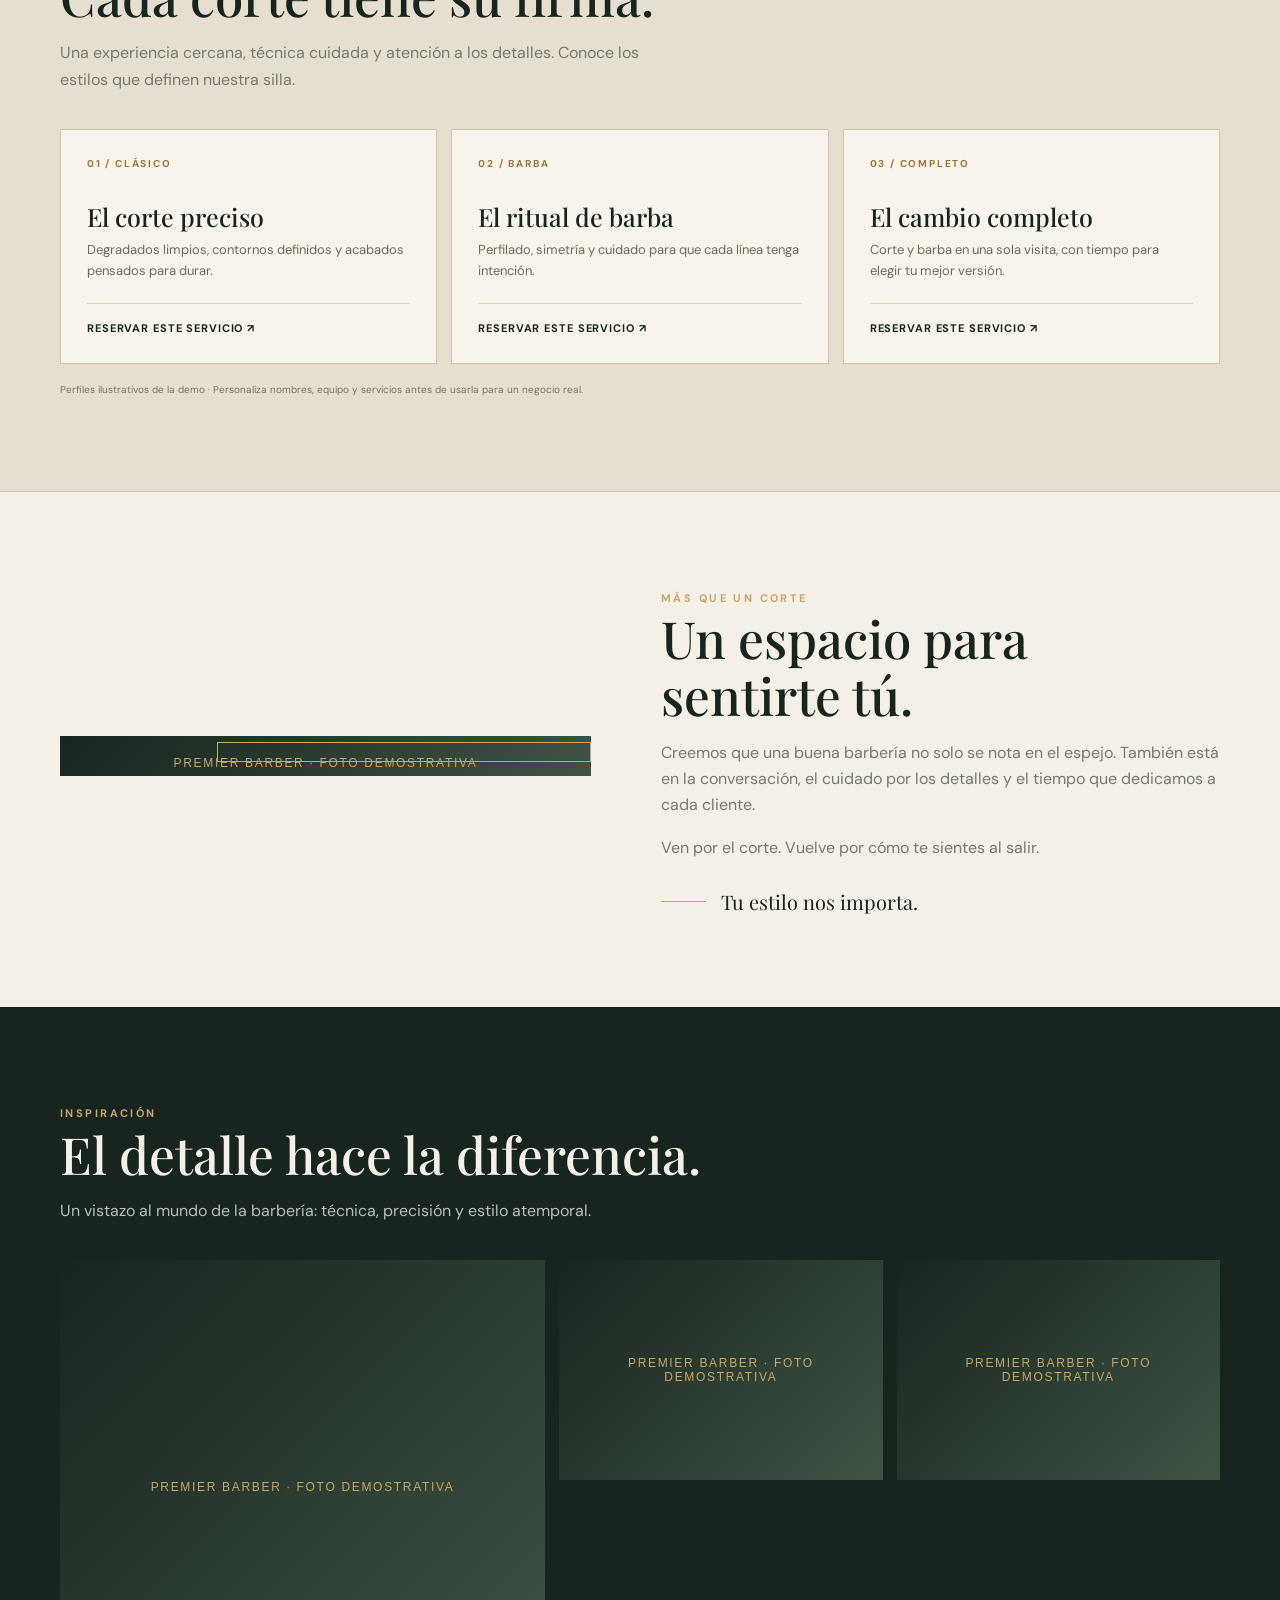
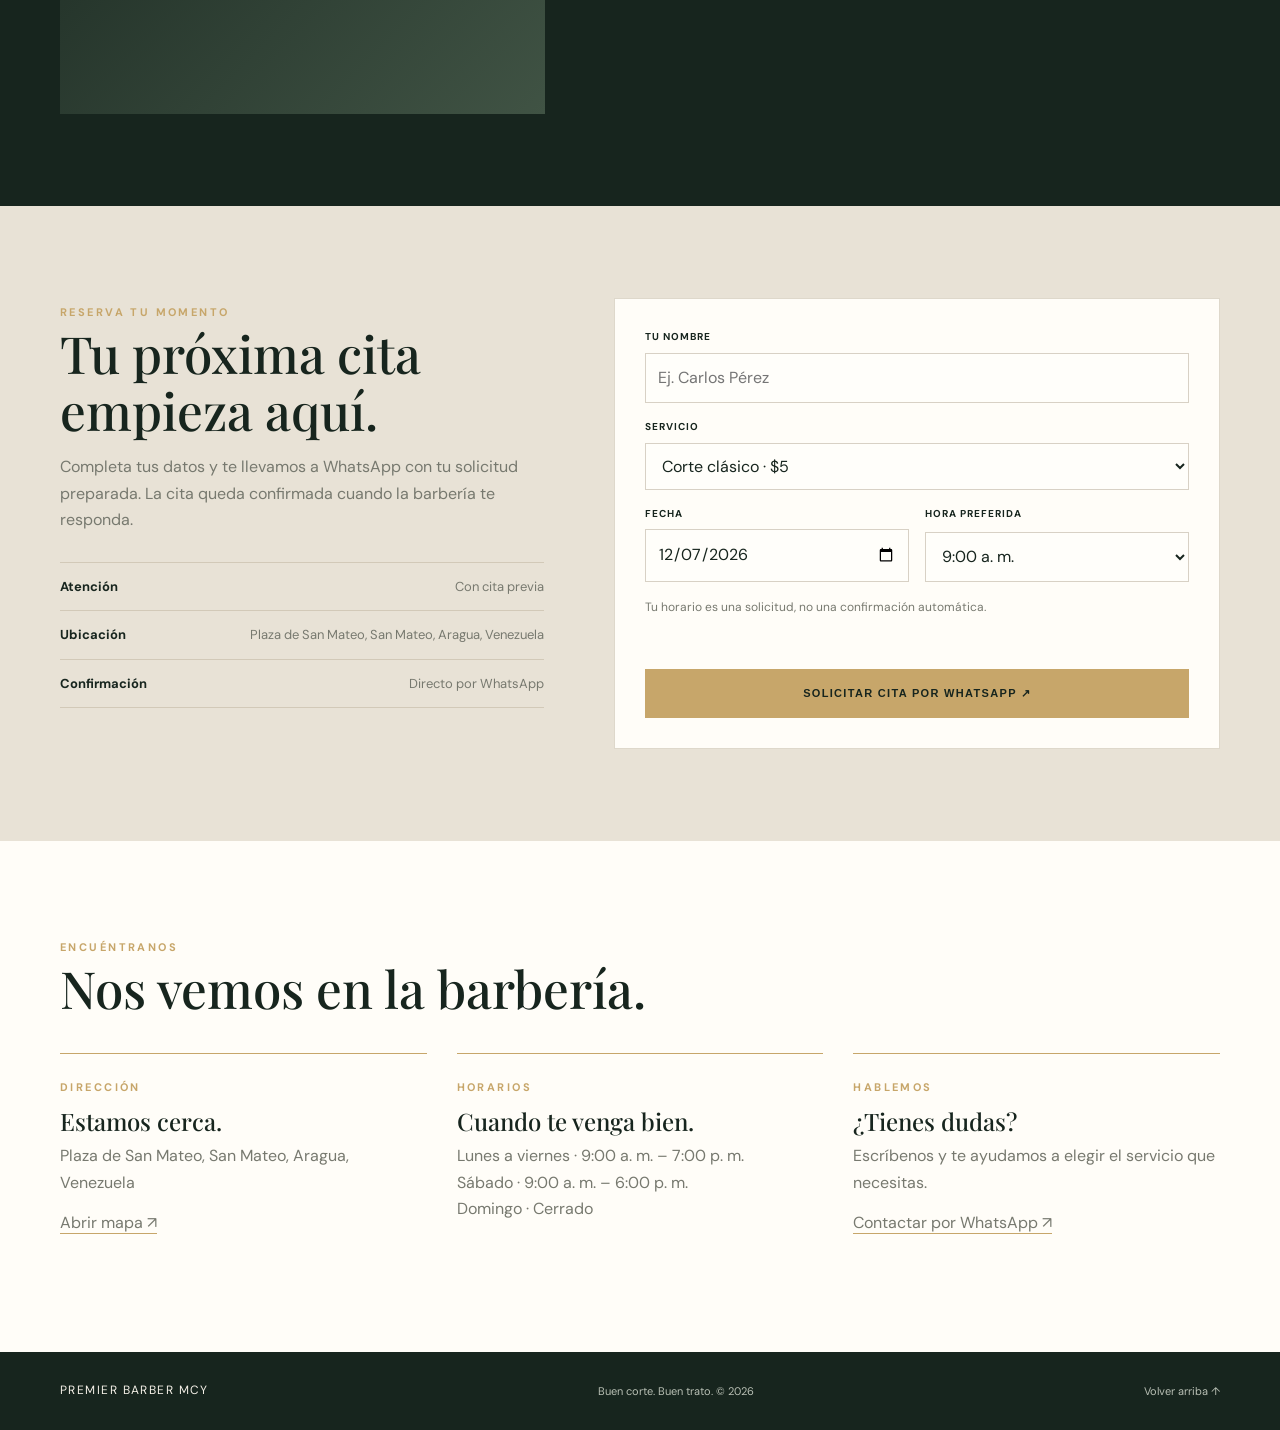
==== commit b10c4d99: "Configura teléfono y ubicación predeterminados de RamosCorpTech" ====
--- a/index.html
+++ b/index.html
@@ -18,7 +18,7 @@
 </style>
 </head>
 <body>
-<div class="top"><div class="wrap"><span>MARACAY · ARAGUA</span><span>BUEN CORTE. BUEN TRATO. SIN COMPLICACIONES.</span></div></div>
+<div class="top"><div class="wrap"><span>SAN MATEO · ARAGUA</span><span>BUEN CORTE. BUEN TRATO. SIN COMPLICACIONES.</span></div></div>
 <header><div class="wrap nav"><a class="brand" href="#inicio"><span class="mark">P.</span><span id="brandName">Premier Barber MCY</span></a><button class="menu" id="menuBtn" aria-label="Abrir menú" aria-expanded="false">☰</button><nav id="nav"><a href="#servicios">Servicios</a><a href="#nosotros">La barbería</a><a href="#galeria">Galería</a><a href="#contacto">Contacto</a><a class="btn dark" href="#reservar">Reservar cita ↗</a></nav></div></header>
 <main>
 <section class="hero" id="inicio"><div class="hero-grid"><div class="hero-copy"><span class="eyebrow">ESTILO CLÁSICO · ACTITUD ACTUAL</span><h1>Un buen corte<br>cambia todo.</h1><p id="heroSlogan">Cortes precisos, barba impecable y atención cercana. Tu estilo, en buenas manos.</p><div class="actions"><a class="btn" href="#reservar">Reserva tu cita ↗</a><a class="btn outline" href="#servicios">Ver servicios</a></div><div class="hero-note"><div><strong>01</strong>Atención personal</div><div><strong>02</strong>Detalles precisos</div><div><strong>03</strong>Tu estilo primero</div></div></div><div class="hero-photo"><img src="https://images.unsplash.com/photo-1503951914875-452162b0f3f1?auto=format&fit=crop&w=1200&q=85" alt="Interior elegante de una barbería" fetchpriority="high"><div class="stamp">Tu próxima versión<b>empieza aquí</b></div></div></div></section>
@@ -27,7 +27,7 @@
 <section class="barber-team section" id="equipo"><div class="wrap"><div class="section-head"><span class="eyebrow">MANOS EXPERTAS</span><h2>Cada corte tiene su firma.</h2><p>Una experiencia cercana, técnica cuidada y atención a los detalles. Conoce los estilos que definen nuestra silla.</p></div><div class="team-grid"><article class="team-card"><div class="team-number">01 / CLÁSICO</div><h3>El corte preciso</h3><p>Degradados limpios, contornos definidos y acabados pensados para durar.</p><a href="#reservar">Reservar este servicio ↗</a></article><article class="team-card"><div class="team-number">02 / BARBA</div><h3>El ritual de barba</h3><p>Perfilado, simetría y cuidado para que cada línea tenga intención.</p><a href="#reservar">Reservar este servicio ↗</a></article><article class="team-card"><div class="team-number">03 / COMPLETO</div><h3>El cambio completo</h3><p>Corte y barba en una sola visita, con tiempo para elegir tu mejor versión.</p><a href="#reservar">Reservar este servicio ↗</a></article></div><p class="team-note">Perfiles ilustrativos de la demo · Personaliza nombres, equipo y servicios antes de usarla para un negocio real.</p></div></section><section class="section" id="nosotros"><div class="wrap about-grid"><div class="about-photo reveal"><img src="https://images.unsplash.com/photo-1621605815971-fbc98d665033?auto=format&fit=crop&w=900&q=85" alt="Barbero trabajando con precisión" loading="lazy"></div><div class="about-copy reveal"><span class="eyebrow">MÁS QUE UN CORTE</span><h2>Un espacio para<br>sentirte tú.</h2><p>Creemos que una buena barbería no solo se nota en el espejo. También está en la conversación, el cuidado por los detalles y el tiempo que dedicamos a cada cliente.</p><p>Ven por el corte. Vuelve por cómo te sientes al salir.</p><div class="signature"><span></span><b>Tu estilo nos importa.</b></div></div></div></section>
 <section class="section gallery" id="galeria"><div class="wrap"><div class="section-head reveal"><span class="eyebrow">INSPIRACIÓN</span><h2>El detalle hace la diferencia.</h2><p>Un vistazo al mundo de la barbería: técnica, precisión y estilo atemporal.</p></div><div class="gallery-grid reveal"><figure><img src="https://images.unsplash.com/photo-1622286342621-4bd786c2447c?auto=format&fit=crop&w=900&q=85" alt="Corte masculino moderno" loading="lazy"><figcaption>Cortes con carácter</figcaption></figure><figure><img src="https://images.unsplash.com/photo-1599351431202-1e0f0137899a?auto=format&fit=crop&w=650&q=85" alt="Herramientas profesionales" loading="lazy"><figcaption>Precisión en cada detalle</figcaption></figure><figure><img src="https://images.unsplash.com/photo-1503951914875-452162b0f3f1?auto=format&fit=crop&w=650&q=85" alt="Espacio de barbería" loading="lazy"><figcaption>Un lugar para volver</figcaption></figure></div></div></section>
 <section class="section booking" id="reservar"><div class="wrap booking-grid"><div class="booking-intro reveal"><span class="eyebrow">RESERVA TU MOMENTO</span><h2>Tu próxima cita<br>empieza aquí.</h2><p>Completa tus datos y te llevamos a WhatsApp con tu solicitud preparada. La cita queda confirmada cuando la barbería te responda.</p><div class="meta"><div><strong>Atención</strong><span>Con cita previa</span></div><div><strong>Ubicación</strong><span id="bookingAddress">Maracay, Aragua</span></div><div><strong>Confirmación</strong><span>Directo por WhatsApp</span></div></div></div><form id="bookingForm" class="reveal"><div class="field full"><label for="clientName">Tu nombre</label><input id="clientName" autocomplete="name" placeholder="Ej. Carlos Pérez" required maxlength="80"></div><div class="field full"><label for="serviceSelect">Servicio</label><select id="serviceSelect" required></select></div><div class="field"><label for="dateSelect">Fecha</label><input id="dateSelect" type="date" required></div><div class="field"><label for="timeSelect">Hora preferida</label><select id="timeSelect" required></select></div><p class="form-note field full">Tu horario es una solicitud, no una confirmación automática.</p><div class="status" id="formStatus" role="status" aria-live="polite"></div><button class="btn dark" type="submit">Solicitar cita por WhatsApp ↗</button></form></div></section>
-<section class="section contact" id="contacto"><div class="wrap"><div class="section-head reveal"><span class="eyebrow">ENCUÉNTRANOS</span><h2>Nos vemos en la barbería.</h2></div><div class="contact-grid"><div class="contact-card"><div class="eyebrow">DIRECCIÓN</div><h3>Estamos cerca.</h3><p id="addressText">Av. Principal, Maracay, Aragua</p><p style="margin-top:14px"><a id="mapLink" href="https://maps.google.com/?q=Maracay" target="_blank" rel="noopener">Abrir mapa ↗</a></p></div><div class="contact-card"><div class="eyebrow">HORARIOS</div><h3>Cuando te venga bien.</h3><p>Lunes a viernes · 9:00 a. m. – 7:00 p. m.<br>Sábado · 9:00 a. m. – 6:00 p. m.<br>Domingo · Cerrado</p></div><div class="contact-card"><div class="eyebrow">HABLEMOS</div><h3>¿Tienes dudas?</h3><p>Escríbenos y te ayudamos a elegir el servicio que necesitas.</p><p style="margin-top:14px"><a id="contactWhatsApp" href="#" target="_blank" rel="noopener">Contactar por WhatsApp ↗</a></p></div></div></div></section>
+<section class="section contact" id="contacto"><div class="wrap"><div class="section-head reveal"><span class="eyebrow">ENCUÉNTRANOS</span><h2>Nos vemos en la barbería.</h2></div><div class="contact-grid"><div class="contact-card"><div class="eyebrow">DIRECCIÓN</div><h3>Estamos cerca.</h3><p id="addressText">Av. Principal, Maracay, Aragua</p><p style="margin-top:14px"><a id="mapLink" href="https://maps.google.com/?q=Plaza%20de%20San%20Mateo%2C%20San%20Mateo%2C%20Aragua%2C%20Venezuela" target="_blank" rel="noopener">Abrir mapa ↗</a></p></div><div class="contact-card"><div class="eyebrow">HORARIOS</div><h3>Cuando te venga bien.</h3><p>Lunes a viernes · 9:00 a. m. – 7:00 p. m.<br>Sábado · 9:00 a. m. – 6:00 p. m.<br>Domingo · Cerrado</p></div><div class="contact-card"><div class="eyebrow">HABLEMOS</div><h3>¿Tienes dudas?</h3><p>Escríbenos y te ayudamos a elegir el servicio que necesitas.</p><p style="margin-top:14px"><a id="contactWhatsApp" href="#" target="_blank" rel="noopener">Contactar por WhatsApp ↗</a></p></div></div></div></section>
 </main><footer><div class="wrap footer-inner"><a class="footer-brand" href="#inicio" id="footerName">Premier Barber MCY</a><span>Buen corte. Buen trato. © <span id="year"></span></span><a href="#inicio">Volver arriba ↑</a></div></footer>
 <a class="wa" id="floatingWhatsApp" href="#" target="_blank" rel="noopener" aria-label="Escribir por WhatsApp"><span>◉</span><span class="label">Escríbenos</span></a>
 <script>
@@ -36,7 +36,7 @@
   nombre:"Premier Barber MCY",
   slogan:"Cortes precisos, barba impecable y atención cercana. Tu estilo, en buenas manos.",
   whatsapp:"584126710899",
-  direccion:"Av. Principal, Maracay, Aragua",
+  direccion:"Plaza de San Mateo, San Mateo, Aragua, Venezuela",
   servicios:[
     {nombre:"Corte clásico",precio:5,duracion:"30 min",detalle:"Un acabado limpio que nunca pasa de moda.",icono:"✳"},
     {nombre:"Corte y barba",precio:8,duracion:"45 min",detalle:"Un look completo, equilibrado y definido.",icono:"✂"},
